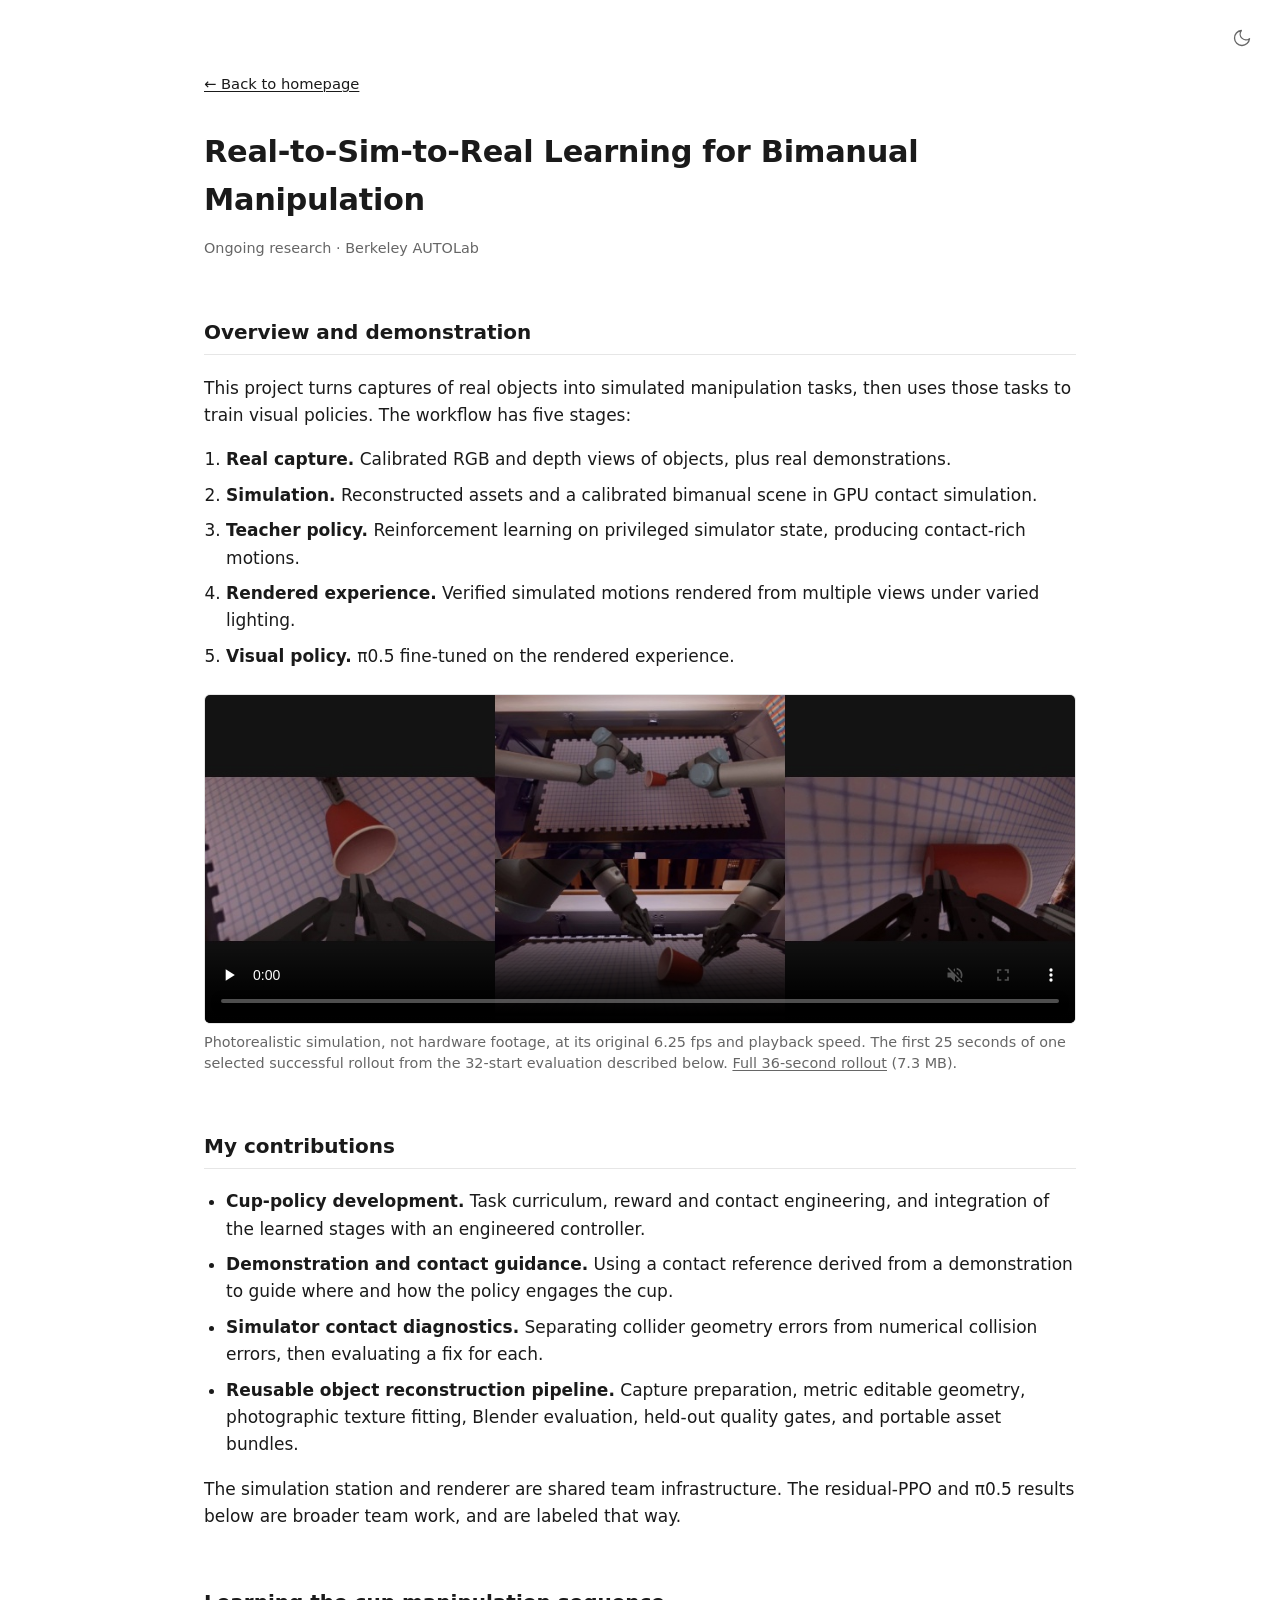
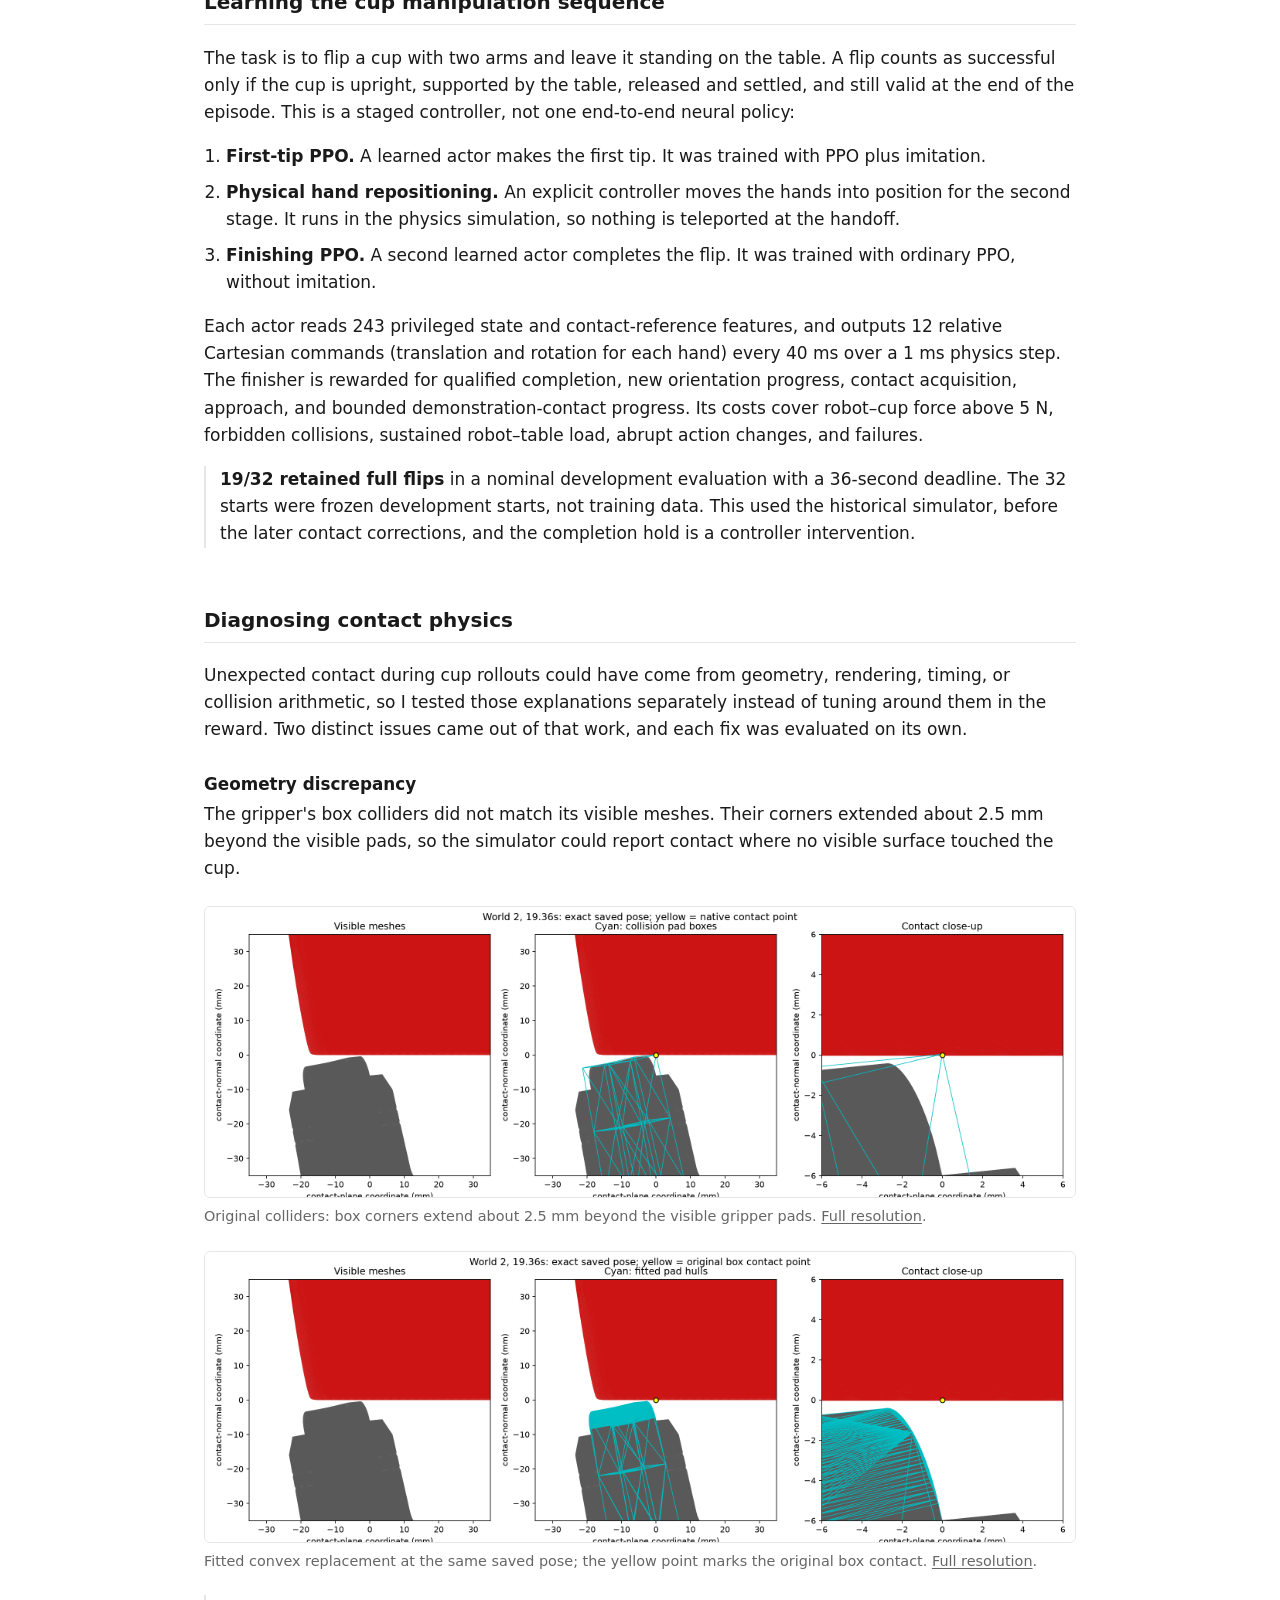
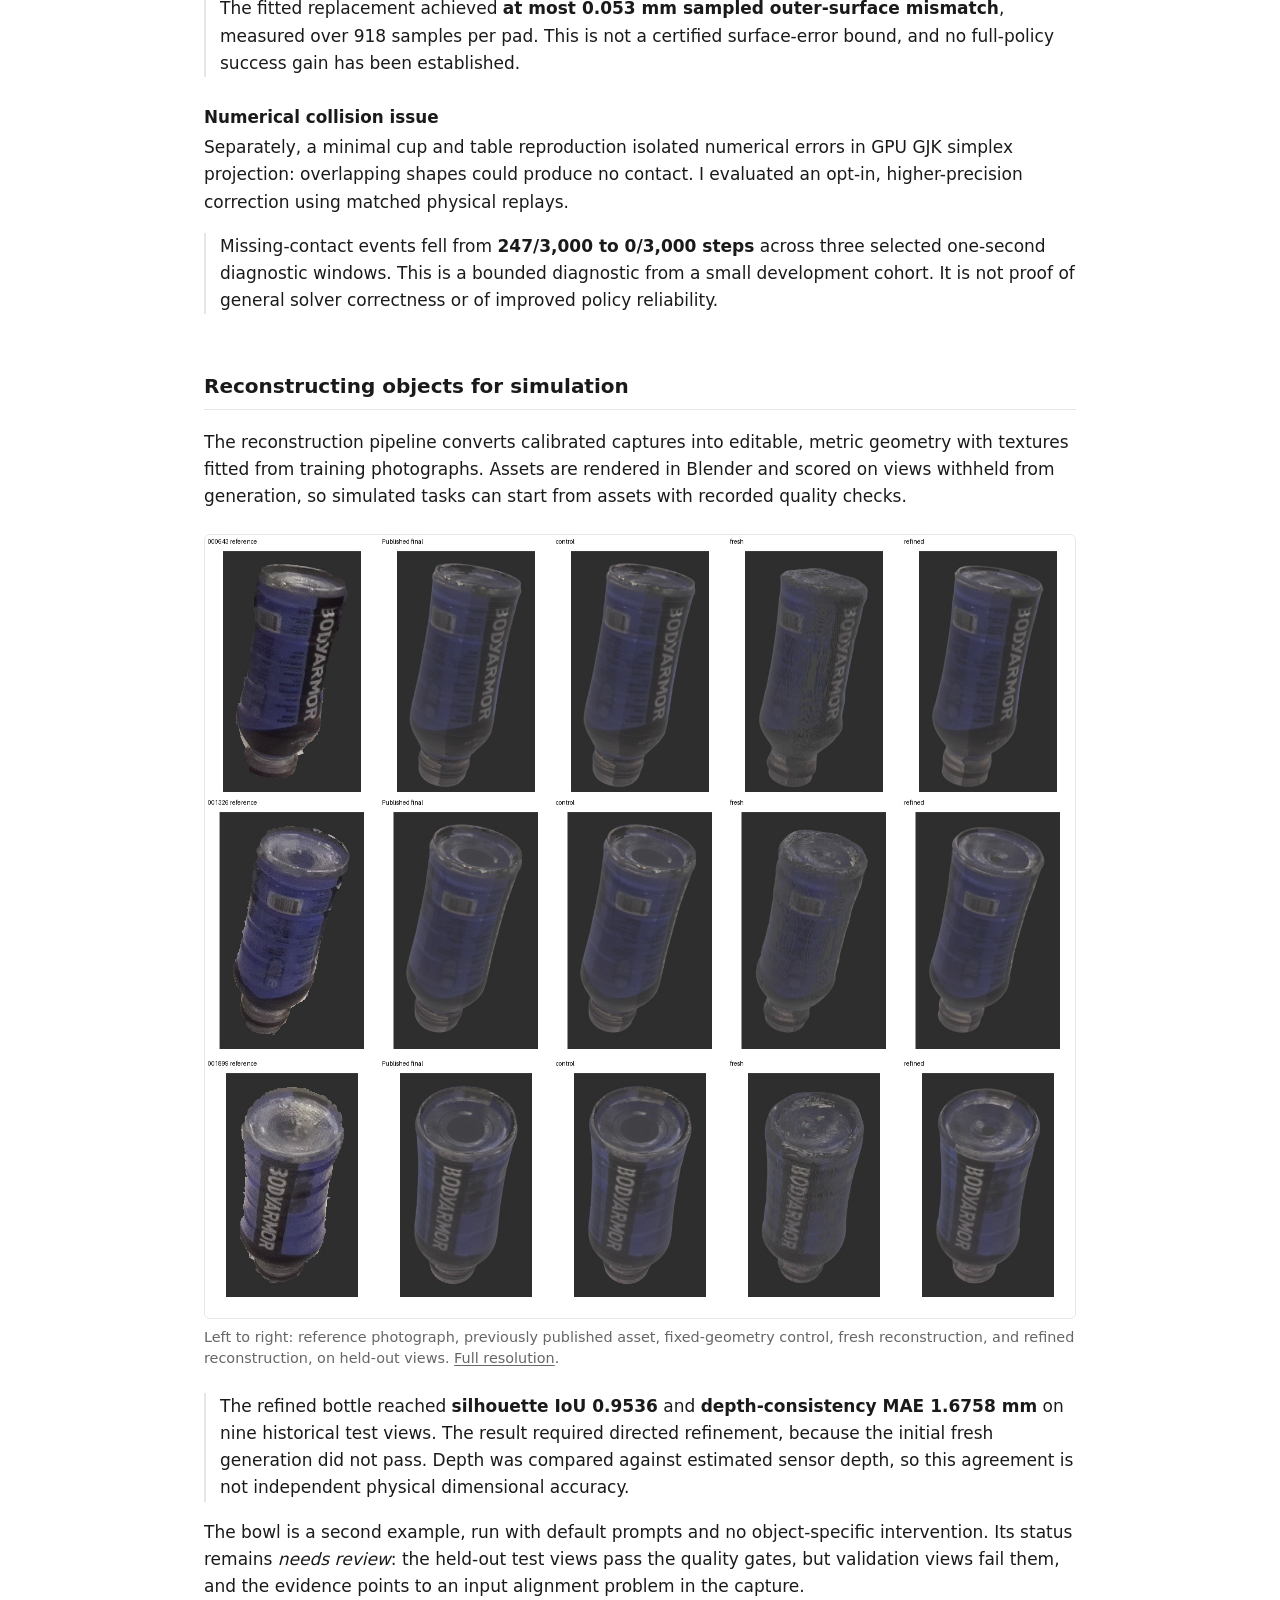
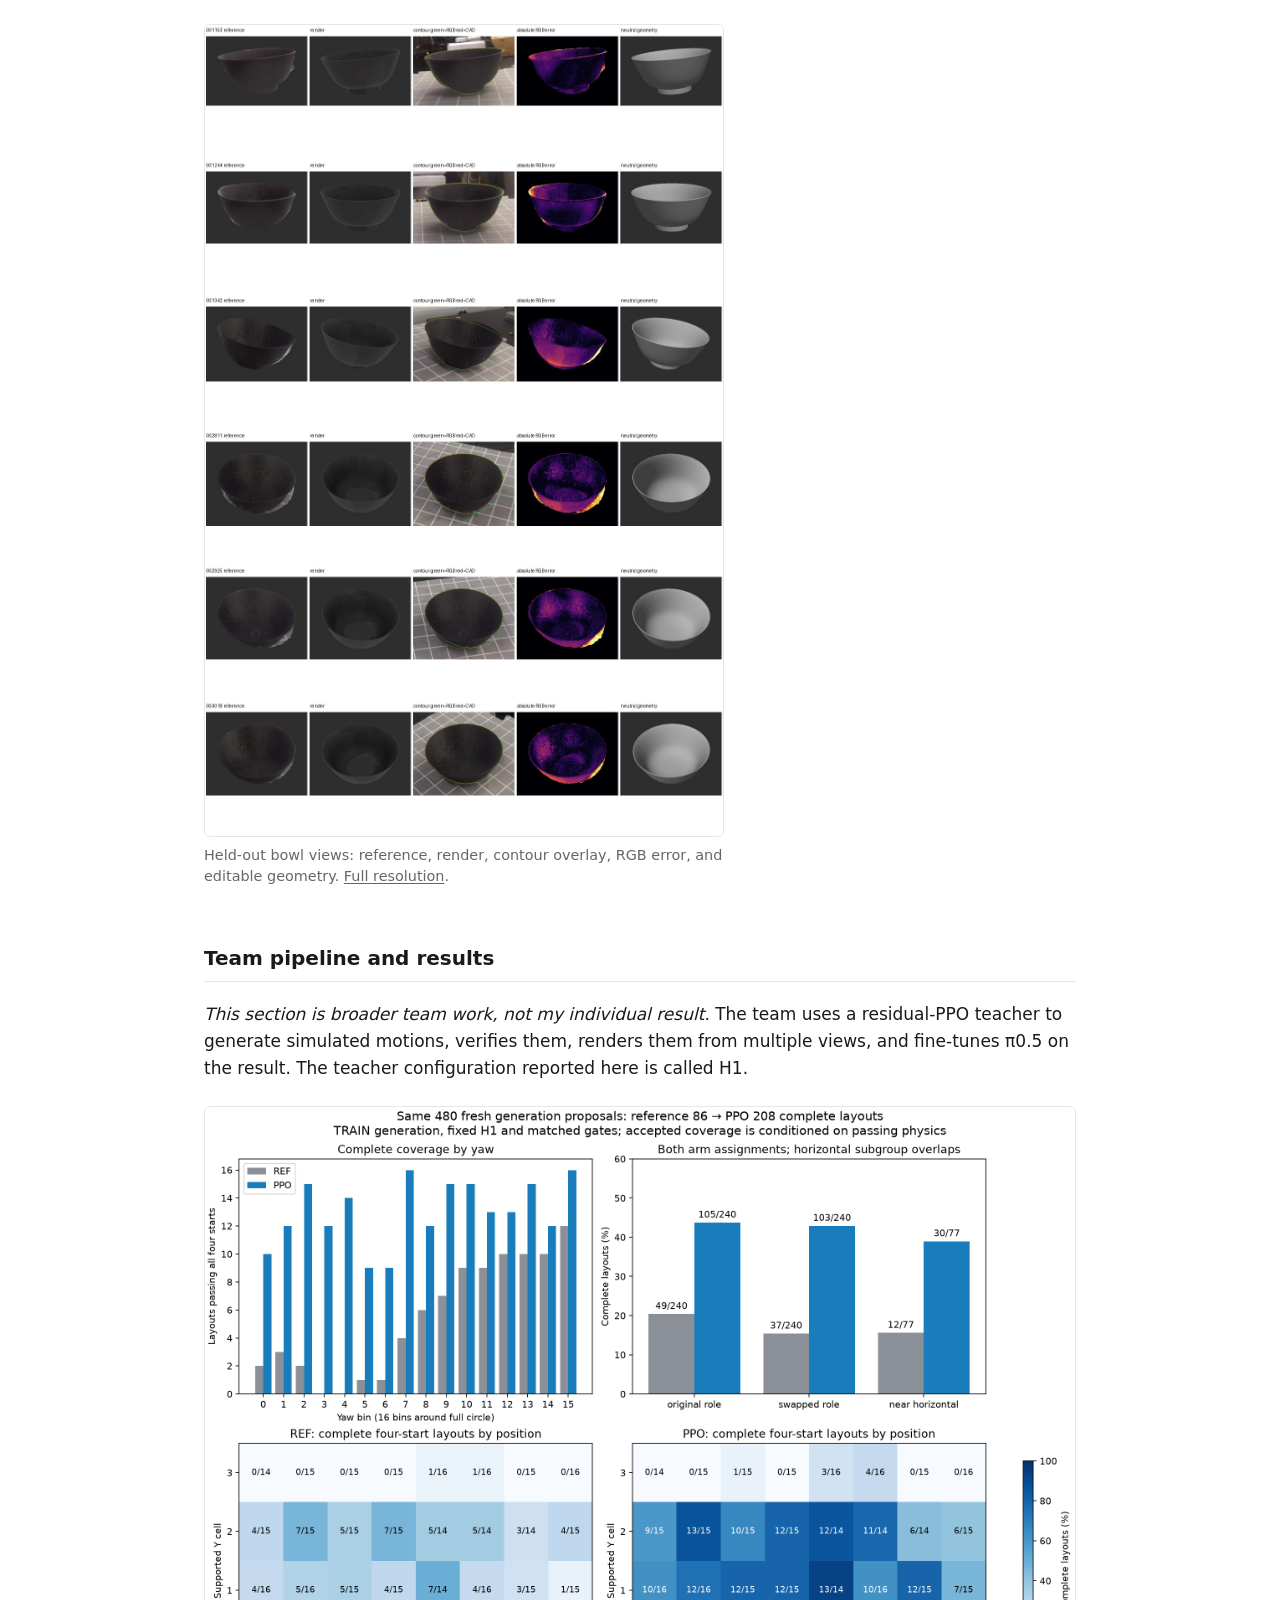
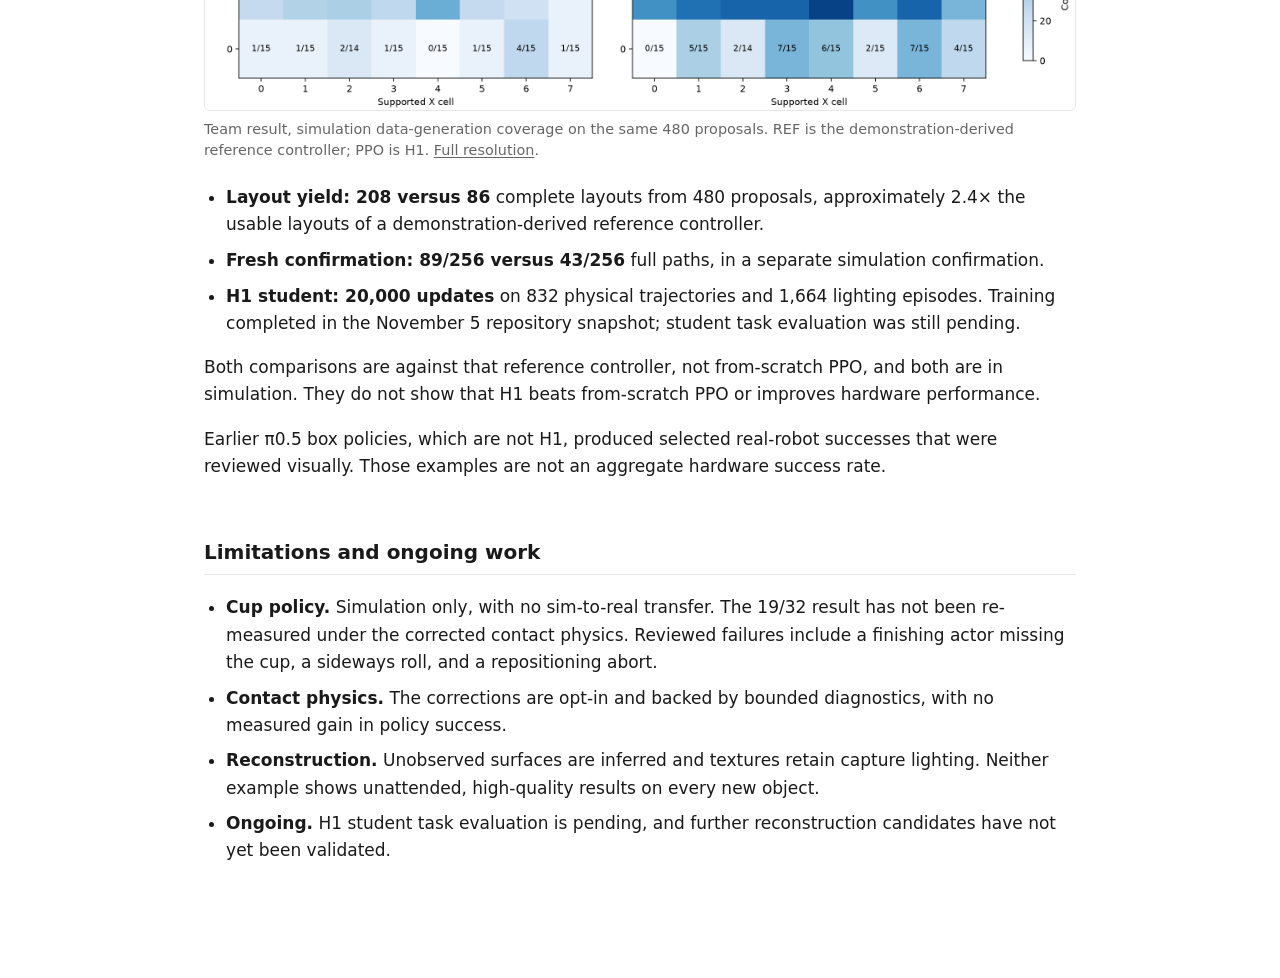
==== research/r2s2r/index.html @ 9f7713ca "Add real-to-sim-to-real research entry and project page Reorder the homepage to Introduction, Resear" ====
<!DOCTYPE html>
<html lang="en">
<head>
  <meta charset="UTF-8">
  <meta name="viewport" content="width=device-width, initial-scale=1.0">
  <title>Real-to-Sim-to-Real Learning for Bimanual Manipulation &middot; Ethan Ransing</title>
  <meta name="description" content="Ethan Ransing's ongoing research at Berkeley AUTOLab: object reconstruction, staged PPO cup manipulation, and contact-physics diagnostics in GPU simulation.">
  <link id="favicon" rel="icon" href="data:image/svg+xml,<svg xmlns=%22http://www.w3.org/2000/svg%22 viewBox=%220 0 100 100%22><text x=%2250%22 y=%2255%22 font-size=%22120%22 text-anchor=%22middle%22 dominant-baseline=%22central%22>🧋</text></svg>">

  <!-- Set theme before paint to avoid a flash -->
  <script>
    function setFavicon(theme) {
      var emoji = '🧋';
      var svg = '<svg xmlns="http://www.w3.org/2000/svg" viewBox="0 0 100 100"><text x="50" y="55" font-size="120" text-anchor="middle" dominant-baseline="central">' + emoji + '</text></svg>';
      document.getElementById('favicon').setAttribute('href', 'data:image/svg+xml,' + encodeURIComponent(svg));
    }
    (function () {
      var t = localStorage.getItem('theme') || 'light';
      document.documentElement.setAttribute('data-theme', t);
      setFavicon(t);
    })();
  </script>

  <link rel="stylesheet" href="../../styles.css">
</head>
<body>
  <button id="theme-toggle" class="theme-toggle" aria-label="Toggle dark mode" title="Toggle dark mode">
    <!-- shown in light mode: click for dark -->
    <svg class="icon-moon" viewBox="0 0 24 24" fill="none" stroke="currentColor" stroke-width="1.6" stroke-linecap="round" stroke-linejoin="round">
      <path d="M21 12.8A9 9 0 1 1 11.2 3a7 7 0 0 0 9.8 9.8z"/>
    </svg>
    <!-- shown in dark mode: click for light -->
    <svg class="icon-sun" viewBox="0 0 24 24" fill="none" stroke="currentColor" stroke-width="1.6" stroke-linecap="round" stroke-linejoin="round">
      <circle cx="12" cy="12" r="4"/>
      <path d="M12 2v2M12 20v2M2 12h2M20 12h2M5 5l1.5 1.5M17.5 17.5L19 19M19 5l-1.5 1.5M6.5 17.5L5 19"/>
    </svg>
  </button>

  <main class="project">
    <p class="back-link"><a href="../../">&larr; Back to homepage</a></p>

    <header class="project-header">
      <h1>Real-to-Sim-to-Real Learning for Bimanual Manipulation</h1>
      <p class="entry-meta">Ongoing research &middot; Berkeley AUTOLab</p>
    </header>

    <section id="demos">
      <h2>Overview and demonstration</h2>
      <p>
        This project turns captures of real objects into simulated manipulation tasks, then uses those
        tasks to train visual policies. The workflow has five stages:
      </p>
      <ol>
        <li><strong>Real capture.</strong> Calibrated RGB and depth views of objects, plus real demonstrations.</li>
        <li><strong>Simulation.</strong> Reconstructed assets and a calibrated bimanual scene in GPU contact simulation.</li>
        <li><strong>Teacher policy.</strong> Reinforcement learning on privileged simulator state, producing contact-rich motions.</li>
        <li><strong>Rendered experience.</strong> Verified simulated motions rendered from multiple views under varied lighting.</li>
        <li><strong>Visual policy.</strong> &pi;0.5 fine-tuned on the rendered experience.</li>
      </ol>

      <figure>
        <video src="../../images/r2s2r-cup.mp4" poster="../../images/r2s2r-cup-poster.jpg"
               controls muted playsinline preload="none"
               aria-label="Photorealistic simulation from four camera views: two robot arms flip a red cup upright on a table, then release it"></video>
        <figcaption>
          Photorealistic simulation, not hardware footage, at its original 6.25 fps and playback speed.
          The first 25 seconds of one selected successful rollout from the 32-start evaluation described below.
          <a href="../../images/r2s2r-cup-full.mp4" target="_blank" rel="noopener">Full 36-second rollout</a> (7.3 MB).
        </figcaption>
      </figure>
    </section>

    <section id="contributions">
      <h2>My contributions</h2>
      <ul>
        <li><strong>Cup-policy development.</strong> Task curriculum, reward and contact engineering, and integration of the learned stages with an engineered controller.</li>
        <li><strong>Demonstration and contact guidance.</strong> Using a contact reference derived from a demonstration to guide where and how the policy engages the cup.</li>
        <li><strong>Simulator contact diagnostics.</strong> Separating collider geometry errors from numerical collision errors, then evaluating a fix for each.</li>
        <li><strong>Reusable object reconstruction pipeline.</strong> Capture preparation, metric editable geometry, photographic texture fitting, Blender evaluation, held-out quality gates, and portable asset bundles.</li>
      </ul>
      <p>
        The simulation station and renderer are shared team infrastructure. The residual-PPO and &pi;0.5
        results below are broader team work, and are labeled that way.
      </p>
    </section>

    <section id="technical-notes">
      <h2>Learning the cup manipulation sequence</h2>
      <p>
        The task is to flip a cup with two arms and leave it standing on the table. A flip counts as
        successful only if the cup is upright, supported by the table, released and settled, and still
        valid at the end of the episode. This is a staged controller, not one end-to-end neural policy:
      </p>
      <ol>
        <li><strong>First-tip PPO.</strong> A learned actor makes the first tip. It was trained with PPO plus imitation.</li>
        <li><strong>Physical hand repositioning.</strong> An explicit controller moves the hands into position for the second stage. It runs in the physics simulation, so nothing is teleported at the handoff.</li>
        <li><strong>Finishing PPO.</strong> A second learned actor completes the flip. It was trained with ordinary PPO, without imitation.</li>
      </ol>
      <p>
        Each actor reads 243 privileged state and contact-reference features, and outputs 12 relative
        Cartesian commands (translation and rotation for each hand) every 40 ms over a 1 ms physics step.
        The finisher is rewarded for qualified completion, new orientation progress, contact acquisition,
        approach, and bounded demonstration-contact progress. Its costs cover robot&ndash;cup force above 5 N,
        forbidden collisions, sustained robot&ndash;table load, abrupt action changes, and failures.
      </p>
      <p class="result">
        <strong>19/32 retained full flips</strong> in a nominal development evaluation with a 36-second
        deadline. The 32 starts were frozen development starts, not training data. This used the historical
        simulator, before the later contact corrections, and the completion hold is a controller intervention.
      </p>
    </section>

    <section id="contact-physics">
      <h2>Diagnosing contact physics</h2>
      <p>
        Unexpected contact during cup rollouts could have come from geometry, rendering, timing, or collision
        arithmetic, so I tested those explanations separately instead of tuning around them in the reward.
        Two distinct issues came out of that work, and each fix was evaluated on its own.
      </p>

      <h3>Geometry discrepancy</h3>
      <p>
        The gripper's box colliders did not match its visible meshes. Their corners extended about 2.5 mm
        beyond the visible pads, so the simulator could report contact where no visible surface touched the cup.
      </p>
      <figure>
        <a href="../../images/r2s2r-contact-original.png" target="_blank" rel="noopener">
          <img src="../../images/r2s2r-contact-original.png" loading="lazy" width="2250" height="750"
               alt="Three plots of a saved pose. The cyan collision boxes extend past the gray gripper pad, and the yellow contact point sits on a box corner above the visible pad, just under the red cup.">
        </a>
        <figcaption>
          Original colliders: box corners extend about 2.5 mm beyond the visible gripper pads.
          <a href="../../images/r2s2r-contact-original.png" target="_blank" rel="noopener">Full resolution</a>.
        </figcaption>
      </figure>
      <figure>
        <a href="../../images/r2s2r-contact-fitted.png" target="_blank" rel="noopener">
          <img src="../../images/r2s2r-contact-fitted.png" loading="lazy" width="2250" height="750"
               alt="The same saved pose with fitted cyan convex hulls that follow the gray pad surface. The yellow point marks the original box contact location, now clear of the fitted geometry.">
        </a>
        <figcaption>
          Fitted convex replacement at the same saved pose; the yellow point marks the original box contact.
          <a href="../../images/r2s2r-contact-fitted.png" target="_blank" rel="noopener">Full resolution</a>.
        </figcaption>
      </figure>
      <p class="result">
        The fitted replacement achieved <strong>at most 0.053 mm sampled outer-surface mismatch</strong>,
        measured over 918 samples per pad. This is not a certified surface-error bound, and no full-policy
        success gain has been established.
      </p>

      <h3>Numerical collision issue</h3>
      <p>
        Separately, a minimal cup and table reproduction isolated numerical errors in GPU GJK simplex
        projection: overlapping shapes could produce no contact. I evaluated an opt-in, higher-precision
        correction using matched physical replays.
      </p>
      <p class="result">
        Missing-contact events fell from <strong>247/3,000 to 0/3,000 steps</strong> across three selected
        one-second diagnostic windows. This is a bounded diagnostic from a small development cohort. It is not
        proof of general solver correctness or of improved policy reliability.
      </p>
    </section>

    <section id="reconstruction">
      <h2>Reconstructing objects for simulation</h2>
      <p>
        The reconstruction pipeline converts calibrated captures into editable, metric geometry with textures
        fitted from training photographs. Assets are rendered in Blender and scored on views withheld from
        generation, so simulated tasks can start from assets with recorded quality checks.
      </p>
      <figure>
        <a href="../../images/r2s2r-bottle.jpg" target="_blank" rel="noopener">
          <img src="../../images/r2s2r-bottle.jpg" loading="lazy" width="1500" height="1350"
               alt="Three rows of bottle views in five columns: reference photograph, published final asset, fixed-geometry control, fresh reconstruction with visible surface artifacts, and refined reconstruction with those artifacts removed.">
        </a>
        <figcaption>
          Left to right: reference photograph, previously published asset, fixed-geometry control, fresh
          reconstruction, and refined reconstruction, on held-out views.
          <a href="../../images/r2s2r-bottle.jpg" target="_blank" rel="noopener">Full resolution</a>.
        </figcaption>
      </figure>
      <p class="result">
        The refined bottle reached <strong>silhouette IoU 0.9536</strong> and
        <strong>depth-consistency MAE 1.6758 mm</strong> on nine historical test views. The result required
        directed refinement, because the initial fresh generation did not pass. Depth was compared against
        estimated sensor depth, so this agreement is not independent physical dimensional accuracy.
      </p>
      <p>
        The bowl is a second example, run with default prompts and no object-specific intervention. Its
        status remains <em>needs review</em>: the held-out test views pass the quality gates, but validation
        views fail them, and the evidence points to an input alignment problem in the capture.
      </p>
      <figure class="figure-narrow">
        <a href="../../images/r2s2r-bowl.jpg" target="_blank" rel="noopener">
          <img src="../../images/r2s2r-bowl.jpg" loading="lazy" width="1150" height="1800"
               alt="Six rows of bowl views in five columns: reference, render, contour overlay on the photograph, absolute RGB error heat map, and neutral gray geometry.">
        </a>
        <figcaption>
          Held-out bowl views: reference, render, contour overlay, RGB error, and editable geometry.
          <a href="../../images/r2s2r-bowl.jpg" target="_blank" rel="noopener">Full resolution</a>.
        </figcaption>
      </figure>
    </section>

    <section id="team-pipeline">
      <h2>Team pipeline and results</h2>
      <p>
        <em>This section is broader team work, not my individual result.</em> The team uses a residual-PPO
        teacher to generate simulated motions, verifies them, renders them from multiple views, and fine-tunes
        &pi;0.5 on the result. The teacher configuration reported here is called H1.
      </p>
      <figure>
        <a href="../../images/r2s2r-h1-coverage.png" target="_blank" rel="noopener">
          <img src="../../images/r2s2r-h1-coverage.png" loading="lazy" width="2080" height="1440"
               alt="Team coverage charts comparing the reference controller with H1 by yaw, arm role, and table position. H1, labeled PPO, completes 208 layouts and the reference completes 86, from the same 480 proposals.">
        </a>
        <figcaption>
          Team result, simulation data-generation coverage on the same 480 proposals. REF is the
          demonstration-derived reference controller; PPO is H1.
          <a href="../../images/r2s2r-h1-coverage.png" target="_blank" rel="noopener">Full resolution</a>.
        </figcaption>
      </figure>
      <ul>
        <li><strong>Layout yield: 208 versus 86</strong> complete layouts from 480 proposals, approximately 2.4&times; the usable layouts of a demonstration-derived reference controller.</li>
        <li><strong>Fresh confirmation: 89/256 versus 43/256</strong> full paths, in a separate simulation confirmation.</li>
        <li><strong>H1 student: 20,000 updates</strong> on 832 physical trajectories and 1,664 lighting episodes. Training completed in the November 5 repository snapshot; student task evaluation was still pending.</li>
      </ul>
      <p>
        Both comparisons are against that reference controller, not from-scratch PPO, and both are in
        simulation. They do not show that H1 beats from-scratch PPO or improves hardware performance.
      </p>
      <p>
        Earlier &pi;0.5 box policies, which are not H1, produced selected real-robot successes that were
        reviewed visually. Those examples are not an aggregate hardware success rate.
      </p>
    </section>

    <section id="limitations">
      <h2>Limitations and ongoing work</h2>
      <ul>
        <li><strong>Cup policy.</strong> Simulation only, with no sim-to-real transfer. The 19/32 result has not been re-measured under the corrected contact physics. Reviewed failures include a finishing actor missing the cup, a sideways roll, and a repositioning abort.</li>
        <li><strong>Contact physics.</strong> The corrections are opt-in and backed by bounded diagnostics, with no measured gain in policy success.</li>
        <li><strong>Reconstruction.</strong> Unobserved surfaces are inferred and textures retain capture lighting. Neither example shows unattended, high-quality results on every new object.</li>
        <li><strong>Ongoing.</strong> H1 student task evaluation is pending, and further reconstruction candidates have not yet been validated.</li>
      </ul>
    </section>
  </main>

  <script>
    // Pause the demonstration when it leaves the viewport.
    var demoObserver = new IntersectionObserver(function (entries) {
      entries.forEach(function (e) {
        if (!e.isIntersecting) e.target.pause();
      });
    });
    document.querySelectorAll('video').forEach(function (v) { demoObserver.observe(v); });

    // Dark-mode toggle
    document.getElementById('theme-toggle').addEventListener('click', function () {
      var root = document.documentElement;
      var next = root.getAttribute('data-theme') === 'dark' ? 'light' : 'dark';
      root.setAttribute('data-theme', next);
      localStorage.setItem('theme', next);
      setFavicon(next);
    });

    /* ===== Analytics (GoatCounter): same setup as the homepage ===== */
    var GC_CODE = 'ethanransing';   // GoatCounter site code
    if (GC_CODE) {
      var gc = document.createElement('script');
      gc.async = true;
      gc.src = '//gc.zgo.at/count.js';
      gc.setAttribute('data-goatcounter', 'https://' + GC_CODE + '.goatcounter.com/count');
      document.head.appendChild(gc);

      document.addEventListener('click', function (e) {
        if (!(window.goatcounter && window.goatcounter.count)) return;
        var a = e.target.closest ? e.target.closest('a[href]') : null;
        var main = document.querySelector('main');
        if (!a || !main || !main.contains(a)) return;
        var label = (a.textContent || '').trim().replace(/\s+/g, ' ');
        window.goatcounter.count({ path: 'click: r2s2r – ' + label, event: true });
      });
    }
  </script>
</body>
</html>
---- styles.css ----
/* ===== Base ===== */
:root {
  --text: #1a1a1a;
  --muted: #666;
  --link: #1a1a1a;
  --border: #e6e6e6;
  --bg: #ffffff;
  --surface: #f2f2f2;
  --code-bg: #f4f4f4;
  --maxw: 920px;
  color-scheme: light;
}

:root[data-theme="dark"] {
  --text: #ececec;
  --muted: #9b9b9b;
  --link: #ececec;
  --border: #2a2a2a;
  --bg: #101010;
  --surface: #1b1b1b;
  --code-bg: #1e1e1e;
  color-scheme: dark;
}

* { box-sizing: border-box; }

html { -webkit-text-size-adjust: 100%; }

body {
  margin: 0;
  font-family: -apple-system, system-ui, BlinkMacSystemFont, "Segoe UI",
    Roboto, "Helvetica Neue", Helvetica, Arial, sans-serif;
  font-size: 17px;
  line-height: 1.6;
  color: var(--text);
  background: var(--bg);
}

main {
  max-width: var(--maxw);
  margin: 0 auto;
  padding: 72px 24px 96px;
}

p { margin: 0 0 1em; }

a {
  color: var(--link);
  text-decoration: underline;
  text-underline-offset: 2px;
  text-decoration-thickness: 1px;
}
a:hover { color: var(--muted); }

/* ===== Headings ===== */
h1 {
  font-size: 1.9rem;
  font-weight: 700;
  margin: 0 0 0.4em;
  letter-spacing: -0.01em;
}

h2 {
  font-size: 1.25rem;
  font-weight: 600;
  margin: 0 0 1.2rem;
  padding-bottom: 0.4rem;
  border-bottom: 1px solid var(--border);
}

h3 {
  font-size: 1.05rem;
  font-weight: 600;
  margin: 0 0 0.2em;
}

section { margin-top: 56px; }

/* ===== Intro ===== */
.intro {
  display: flex;
  gap: 28px;
  align-items: center;
  justify-content: space-between;
}

.avatar {
  width: 116px;
  height: 116px;
  border-radius: 6px;
  object-fit: cover;
  flex-shrink: 0;
  background: var(--surface);
}

.intro-text { min-width: 0; }

.links {
  display: flex;
  flex-wrap: wrap;
  gap: 18px;
  margin-top: 10px;
}

.links a {
  display: inline-flex;
  padding: 4px;
  margin: -4px;   /* larger tap target without shifting the layout */
  transition: color 0.12s ease;
}

.links svg {
  display: block;
  width: 26px;
  height: 26px;
}

.visually-hidden {
  position: absolute;
  width: 1px;
  height: 1px;
  overflow: hidden;
  clip-path: inset(50%);
  white-space: nowrap;
}

/* ===== Entries (experience / projects) ===== */
.entry {
  display: flex;
  gap: 24px;
  align-items: flex-start;
  margin-bottom: 40px;
}

/* ===== Image carousel ===== */
.carousel {
  position: relative;
  width: 480px;
  height: 270px;
  flex-shrink: 0;
  border-radius: 6px;
  overflow: hidden;
  border: 1px solid var(--border);
  background: var(--surface);
}

.carousel-track {
  display: flex;
  height: 100%;
  overflow-x: auto;
  overflow-y: hidden;
  scroll-snap-type: x mandatory;
  scroll-behavior: smooth;
  scrollbar-width: none;          /* Firefox */
  -ms-overflow-style: none;       /* IE/Edge */
}
.carousel-track::-webkit-scrollbar { display: none; }

.carousel-track img,
.carousel-track video {
  flex: 0 0 100%;
  width: 100%;
  height: 100%;
  object-fit: cover;
  scroll-snap-align: center;
  display: block;
}
.carousel-track img.img-left { object-position: left center; }
.carousel-track .media-contain { object-fit: contain; }
.carousel-track .media-zoom-mid { object-fit: contain; transform: scale(1.8); }
/* Slides that wrap their image (full-resolution link, reduced-motion still) */
.carousel-track .carousel-slide {
  flex: 0 0 100%;
  width: 100%;
  height: 100%;
  scroll-snap-align: center;
  display: block;
}
.carousel-track a.carousel-slide { cursor: zoom-in; }

.carousel-nav {
  position: absolute;
  top: 50%;
  transform: translateY(-50%);
  width: 30px;
  height: 40px;
  border: none;
  border-radius: 5px;
  background: rgba(20, 20, 20, 0.32);
  color: #fff;
  font-size: 18px;
  line-height: 1;
  cursor: pointer;
  display: flex;
  align-items: center;
  justify-content: center;
  padding: 0 0 2px;
  opacity: 0;
  transition: opacity 0.12s ease;
}
.carousel:hover .carousel-nav,
.carousel:focus-within .carousel-nav { opacity: 1; }
.carousel-nav:hover { background: rgba(20, 20, 20, 0.5); }
.carousel-nav.prev { left: 8px; }
.carousel-nav.next { right: 8px; }
.carousel-nav[hidden] { display: none; }
.carousel-nav:focus-visible { outline: 2px solid #fff; outline-offset: -3px; }

/* Touch devices: no hover, so keep arrows visible at a tappable size */
@media (hover: none) {
  .carousel-nav {
    width: 44px;
    height: 44px;
    opacity: 1;
    background: rgba(20, 20, 20, 0.55);
  }
}

@media (prefers-reduced-motion: reduce) {
  .carousel-track { scroll-behavior: auto; }
  .carousel-track .media-zoom-mid { transform: none; }
}

.carousel-caption {
  color: var(--muted);
  font-size: 0.9rem;
  line-height: 1.45;
  margin: 0;
}

.entry-body { min-width: 0; }

/* Stacked layout: visuals are the focal point — full-width media, text below */
.stacked .entry {
  flex-direction: column;
  gap: 16px;
}
.stacked .carousel {
  width: 100%;
  height: auto;
  aspect-ratio: 16 / 9;
}

.entry-title { margin-bottom: 0.15em; }

.entry-meta {
  color: var(--muted);
  font-size: 0.9rem;
  margin: 0 0 0.6em;
}

.entry-authors {
  font-size: 0.95rem;
  line-height: 1.5;
  margin: 0.35em 0 0;
}

.entry-description {
  font-size: 0.95rem;
  line-height: 1.5;
  margin: 0.35em 0 0;
}

.entry-links {
  display: flex;
  flex-wrap: wrap;
  gap: 16px;
  font-size: 0.92rem;
  margin: 0.4em 0 0;
}

/* ===== Project detail page ===== */
.back-link { font-size: 0.92rem; margin-bottom: 32px; }

.project-header .entry-meta { margin-bottom: 0; }

.project h3 { margin-top: 1.6em; }

.project ul,
.project ol { margin: 0 0 1em; padding-left: 1.3em; }
.project li { margin-bottom: 0.5em; }

.project figure { margin: 1.4em 0; }
.project figure img,
.project figure video {
  display: block;
  width: 100%;
  height: auto;
  border: 1px solid var(--border);
  border-radius: 6px;
  background: var(--surface);
}
.project figure.figure-narrow { max-width: 520px; }
.project figure a:has(img) { cursor: zoom-in; }
.project figcaption {
  color: var(--muted);
  font-size: 0.9rem;
  line-height: 1.45;
  margin-top: 8px;
}
.project figcaption a { color: inherit; }

.result {
  border-left: 2px solid var(--border);
  padding-left: 14px;
}

code {
  font-family: ui-monospace, SFMono-Regular, Menlo, monospace;
  font-size: 0.88em;
  background: var(--code-bg);
  padding: 1px 4px;
  border-radius: 3px;
}

/* ===== Dark-mode toggle (top-right, scrolls with page) ===== */
.theme-toggle {
  position: absolute;
  top: 22px;
  right: 22px;
  z-index: 10;
  display: inline-flex;
  padding: 6px;
  border: none;
  border-radius: 6px;
  background: none;
  color: var(--muted);
  cursor: pointer;
  line-height: 0;
}
.theme-toggle:hover { color: var(--text); }
.theme-toggle svg { width: 20px; height: 20px; }
.theme-toggle .icon-sun { display: none; }
:root[data-theme="dark"] .theme-toggle .icon-moon { display: none; }
:root[data-theme="dark"] .theme-toggle .icon-sun { display: block; }

/* ===== Mobile ===== */
@media (max-width: 560px) {
  main { padding: 64px 20px 72px; }

  .intro { gap: 20px; }

  .avatar { width: 92px; height: 92px; }

  .entry {
    flex-direction: column;
    gap: 14px;
  }

  .carousel {
    width: 100%;
    height: auto;
    aspect-ratio: 16 / 9;
  }
}
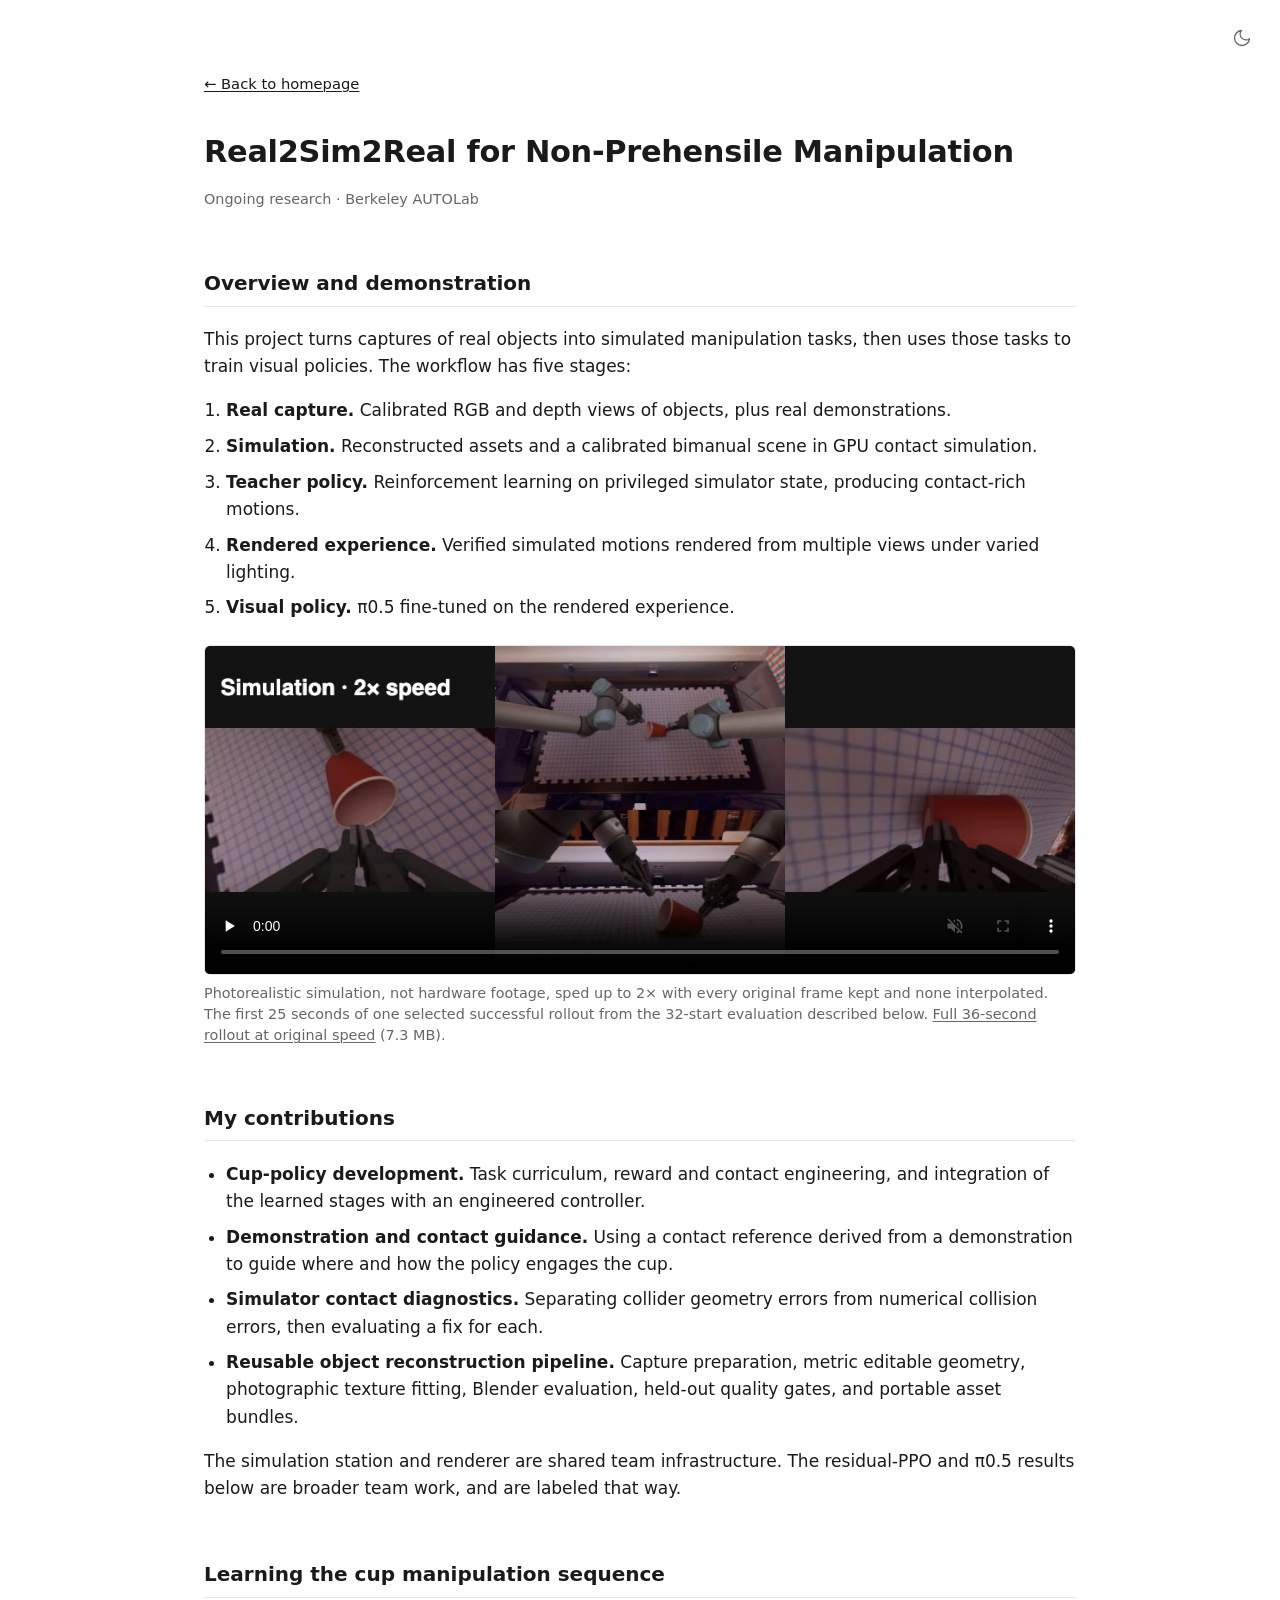
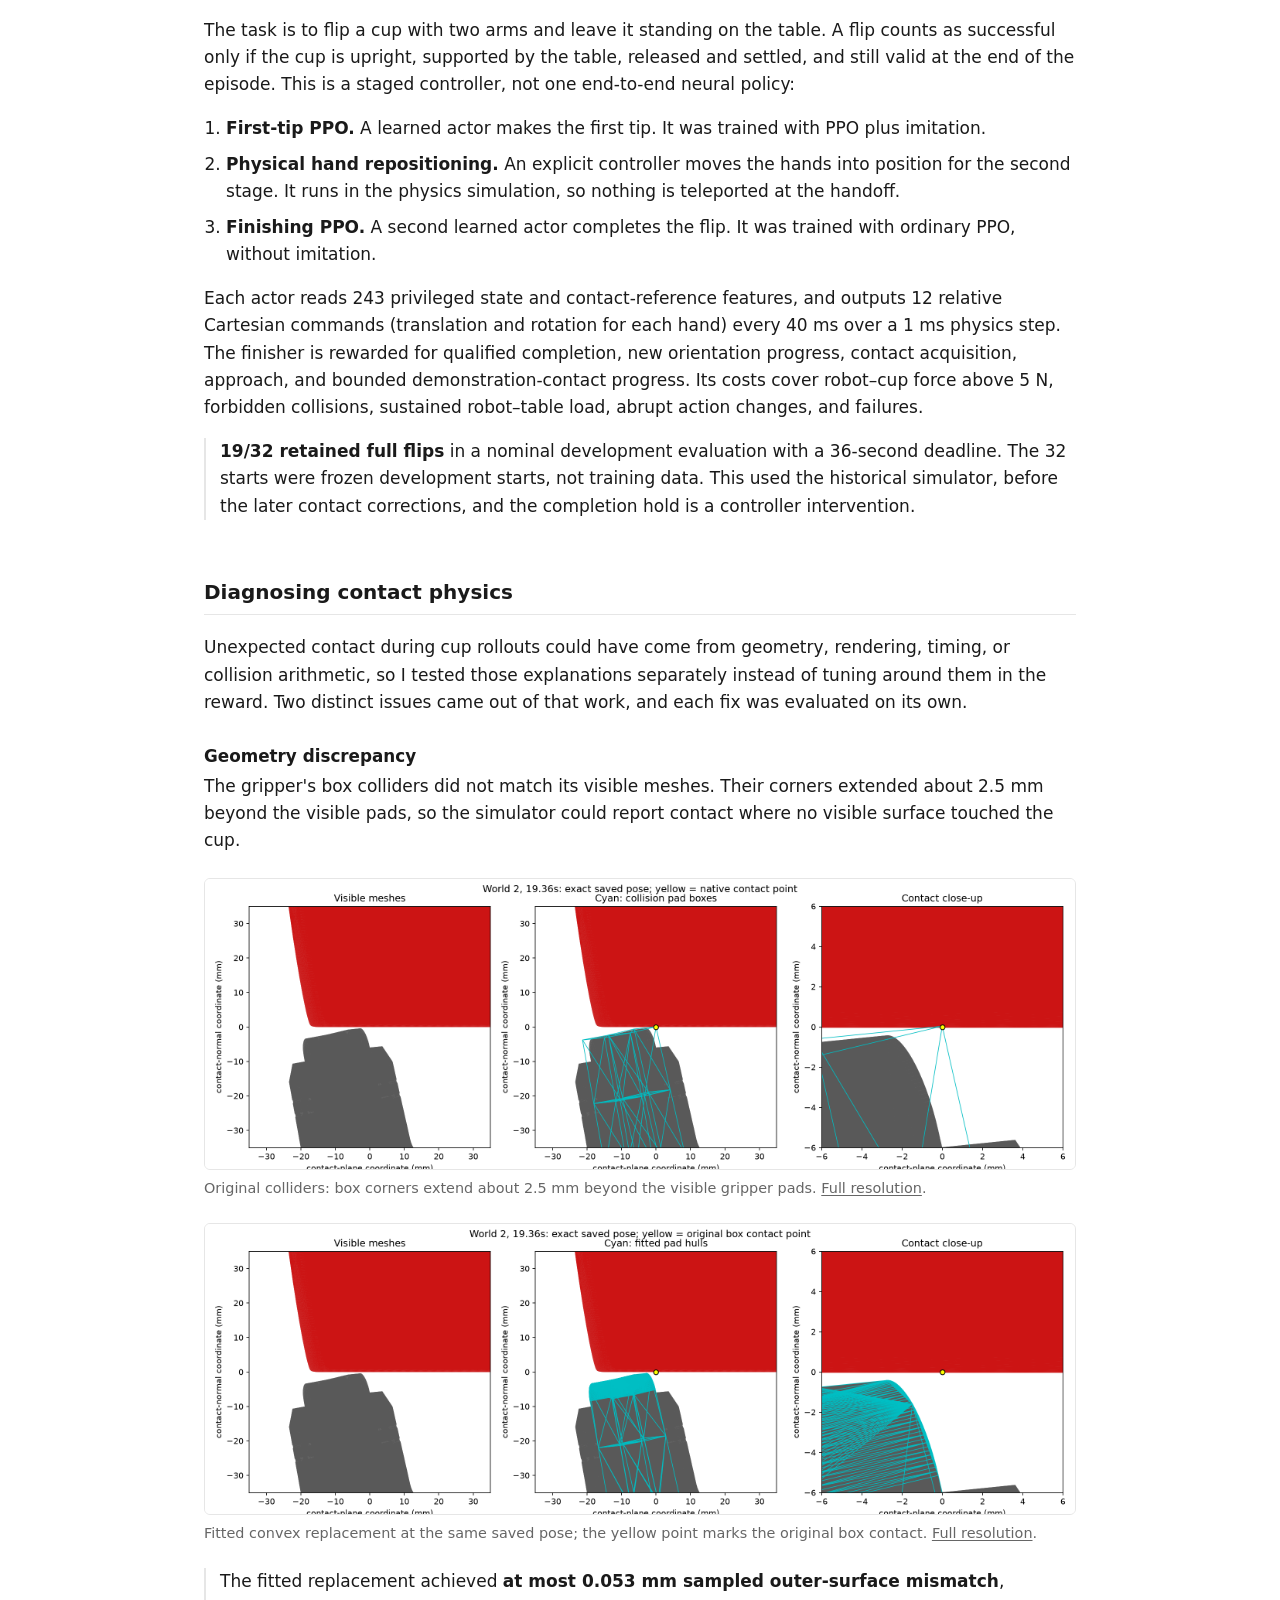
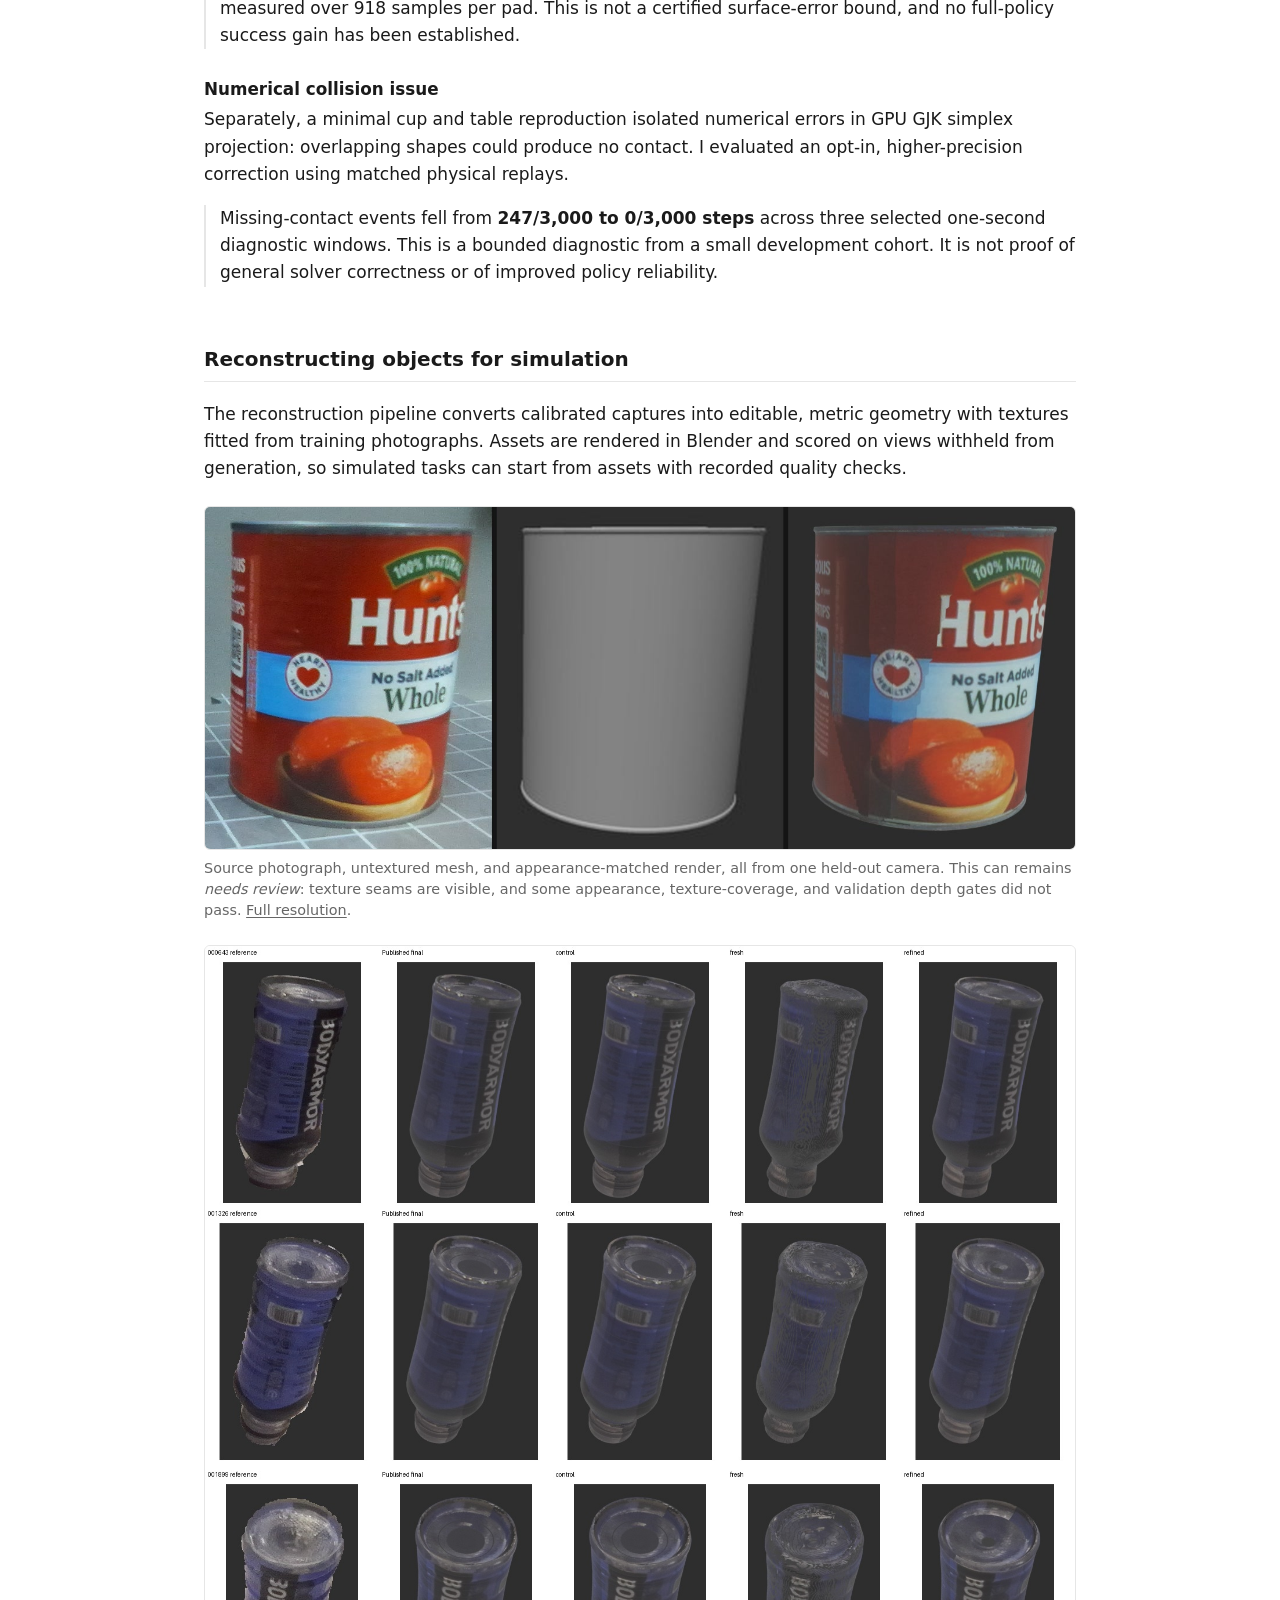
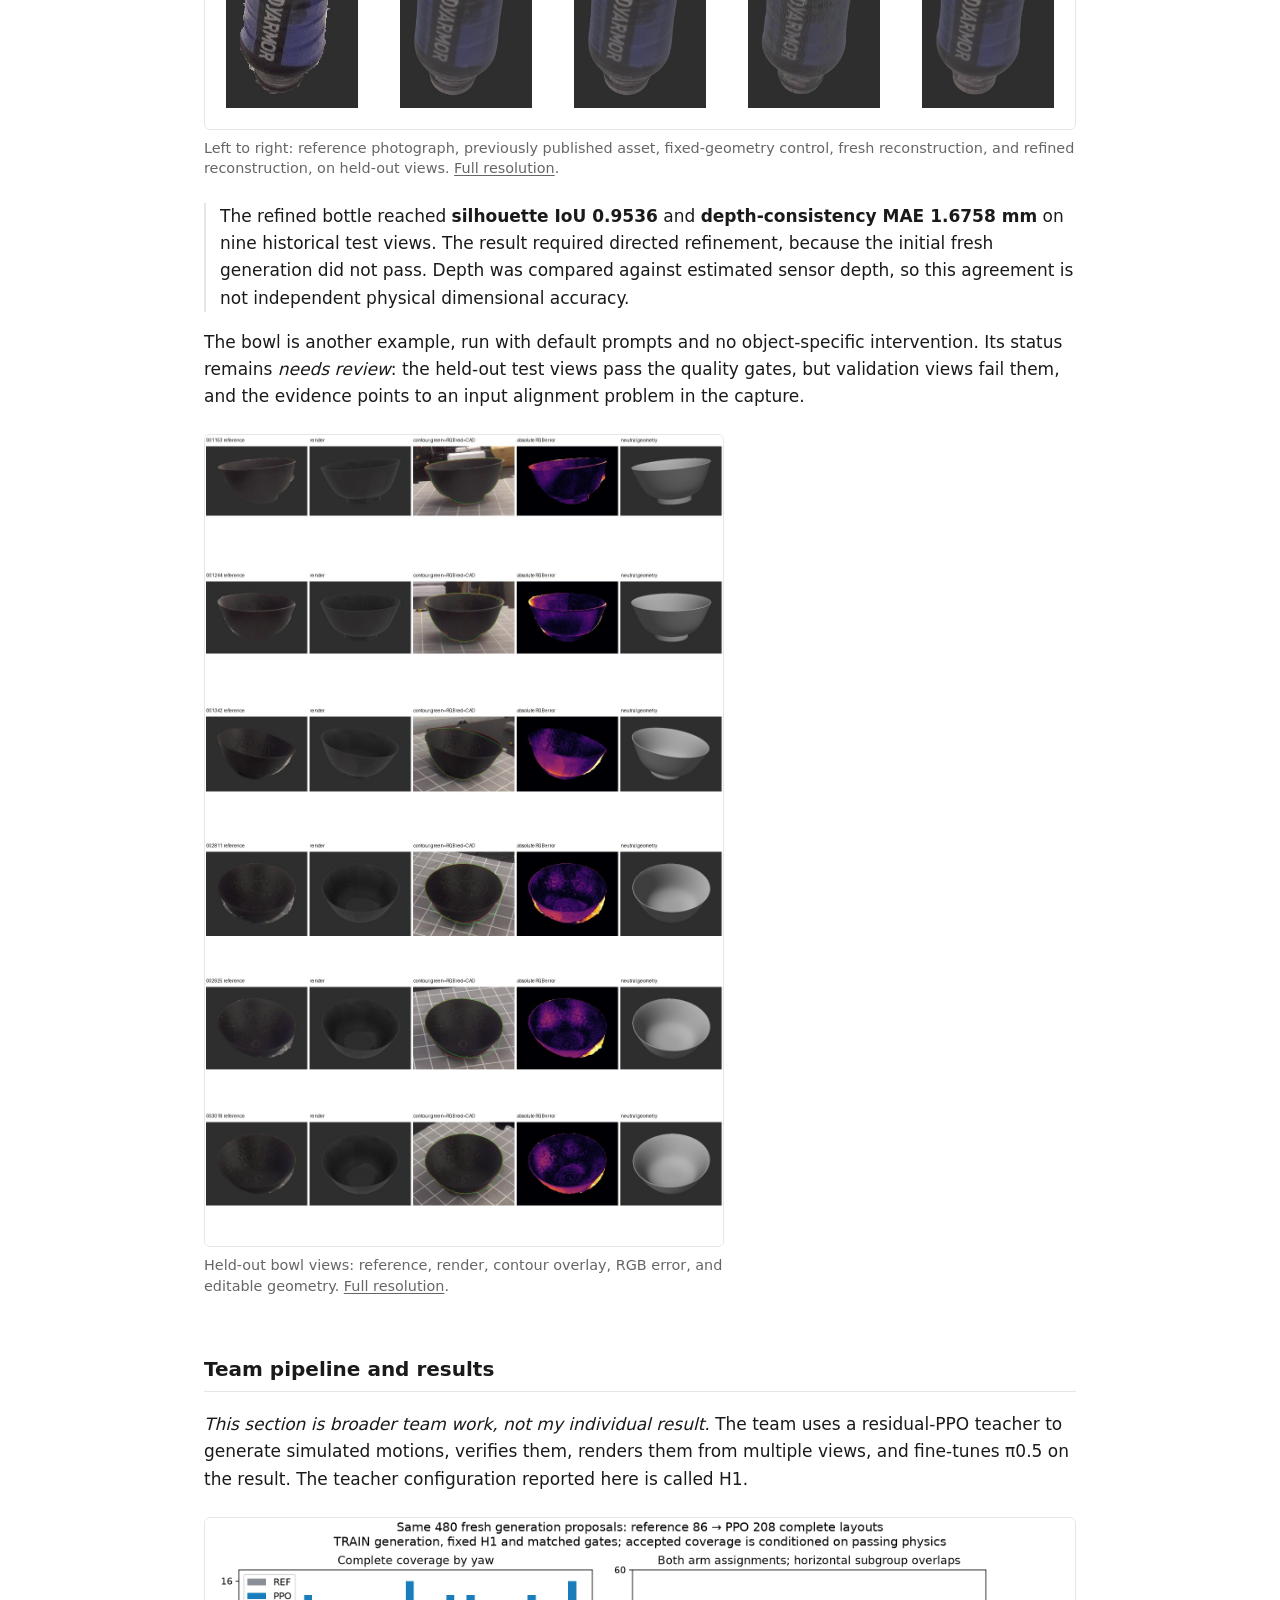
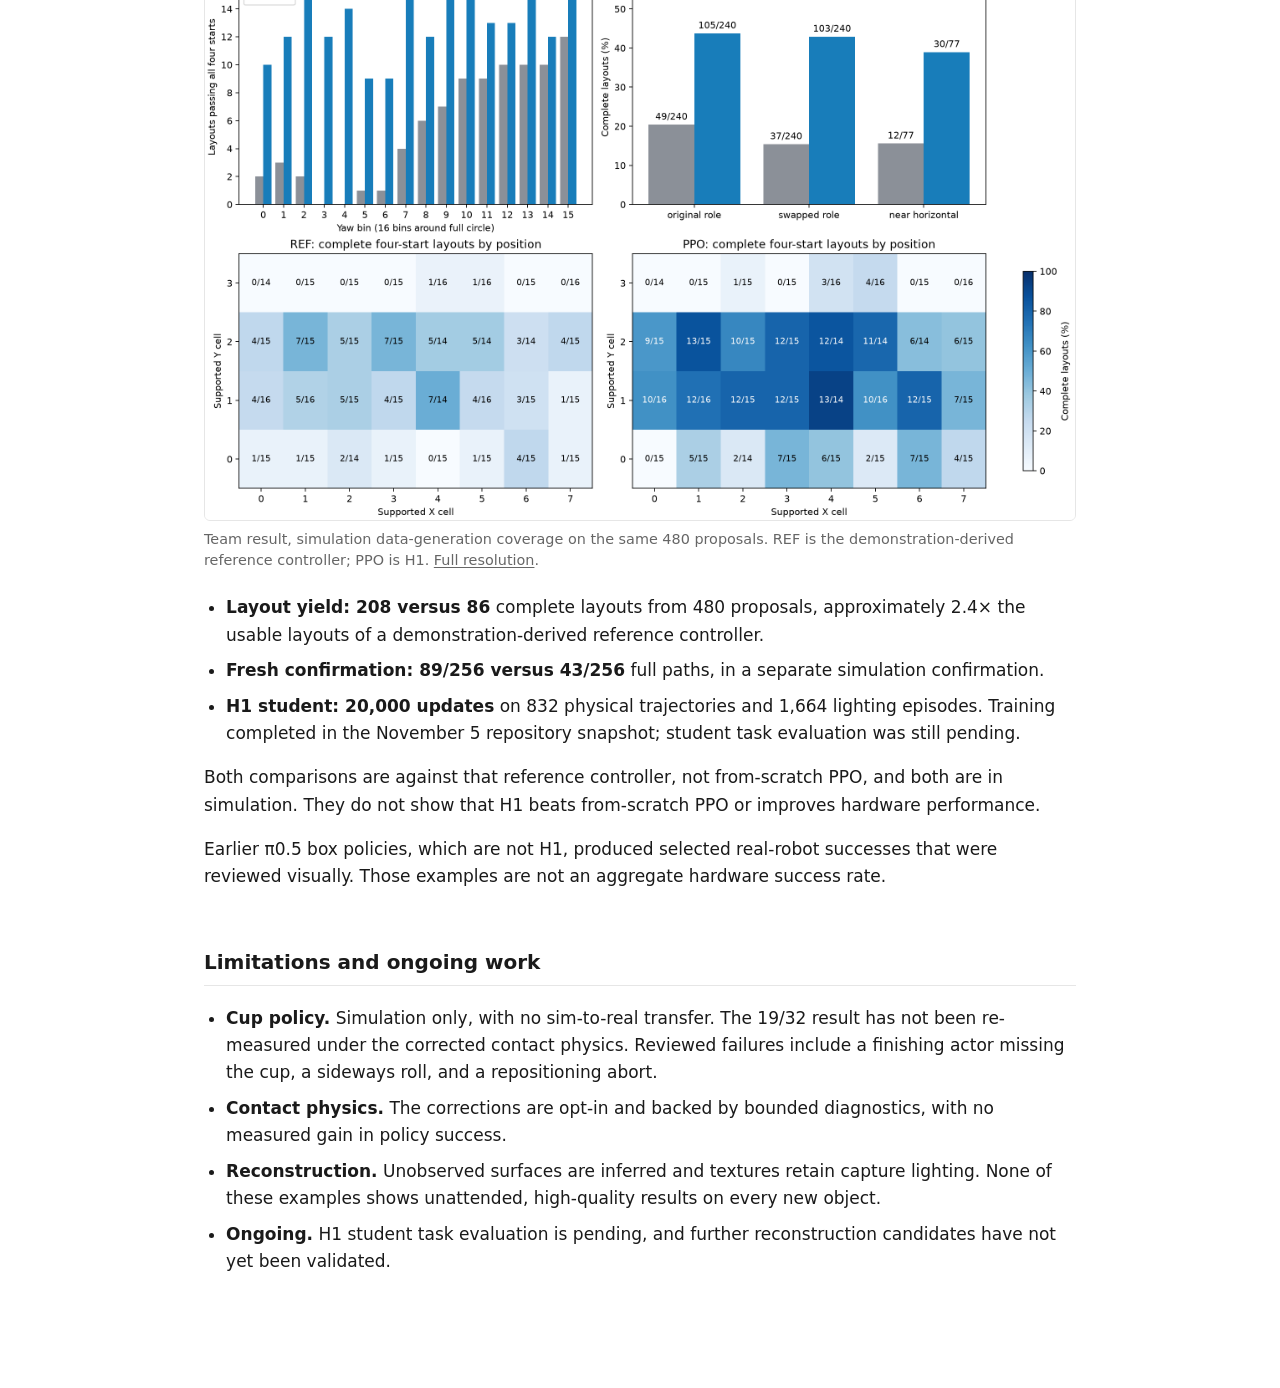
==== commit c66fd5eb: "Retitle research entry and refine its homepage media Rename the project to Real2Sim2Real for Non-Pre" ====
--- a/research/r2s2r/index.html
+++ b/research/r2s2r/index.html
@@ -3,7 +3,7 @@
 <head>
   <meta charset="UTF-8">
   <meta name="viewport" content="width=device-width, initial-scale=1.0">
-  <title>Real-to-Sim-to-Real Learning for Bimanual Manipulation &middot; Ethan Ransing</title>
+  <title>Real2Sim2Real for Non-Prehensile Manipulation &middot; Ethan Ransing</title>
   <meta name="description" content="Ethan Ransing's ongoing research at Berkeley AUTOLab: object reconstruction, staged PPO cup manipulation, and contact-physics diagnostics in GPU simulation.">
   <link id="favicon" rel="icon" href="data:image/svg+xml,<svg xmlns=%22http://www.w3.org/2000/svg%22 viewBox=%220 0 100 100%22><text x=%2250%22 y=%2255%22 font-size=%22120%22 text-anchor=%22middle%22 dominant-baseline=%22central%22>🧋</text></svg>">
 
@@ -40,7 +40,7 @@
     <p class="back-link"><a href="../../">&larr; Back to homepage</a></p>
 
     <header class="project-header">
-      <h1>Real-to-Sim-to-Real Learning for Bimanual Manipulation</h1>
+      <h1>Real2Sim2Real for Non-Prehensile Manipulation</h1>
       <p class="entry-meta">Ongoing research &middot; Berkeley AUTOLab</p>
     </header>
 
@@ -61,11 +61,11 @@
       <figure>
         <video src="../../images/r2s2r-cup.mp4" poster="../../images/r2s2r-cup-poster.jpg"
                controls muted playsinline preload="none"
-               aria-label="Photorealistic simulation from four camera views: two robot arms flip a red cup upright on a table, then release it"></video>
-        <figcaption>
-          Photorealistic simulation, not hardware footage, at its original 6.25 fps and playback speed.
+               aria-label="Photorealistic simulation at 2x speed, from four camera views: two robot arms flip a red cup upright on a table, then release it"></video>
+        <figcaption>
+          Photorealistic simulation, not hardware footage, sped up to 2&times; with every original frame kept and none interpolated.
           The first 25 seconds of one selected successful rollout from the 32-start evaluation described below.
-          <a href="../../images/r2s2r-cup-full.mp4" target="_blank" rel="noopener">Full 36-second rollout</a> (7.3 MB).
+          <a href="../../images/r2s2r-cup-full.mp4" target="_blank" rel="noopener">Full 36-second rollout at original speed</a> (7.3 MB).
         </figcaption>
       </figure>
     </section>
@@ -170,6 +170,18 @@
         generation, so simulated tasks can start from assets with recorded quality checks.
       </p>
       <figure>
+        <a href="../../images/r2s2r-can.jpg" target="_blank" rel="noopener">
+          <img src="../../images/r2s2r-can.jpg" loading="lazy" width="1426" height="560"
+               alt="The same view of a tomato can three ways: source photograph, untextured reconstructed mesh, and appearance-matched render with visible texture seams.">
+        </a>
+        <figcaption>
+          Source photograph, untextured mesh, and appearance-matched render, all from one held-out camera.
+          This can remains <em>needs review</em>: texture seams are visible, and some appearance, texture-coverage,
+          and validation depth gates did not pass.
+          <a href="../../images/r2s2r-can.jpg" target="_blank" rel="noopener">Full resolution</a>.
+        </figcaption>
+      </figure>
+      <figure>
         <a href="../../images/r2s2r-bottle.jpg" target="_blank" rel="noopener">
           <img src="../../images/r2s2r-bottle.jpg" loading="lazy" width="1500" height="1350"
                alt="Three rows of bottle views in five columns: reference photograph, published final asset, fixed-geometry control, fresh reconstruction with visible surface artifacts, and refined reconstruction with those artifacts removed.">
@@ -187,7 +199,7 @@
         estimated sensor depth, so this agreement is not independent physical dimensional accuracy.
       </p>
       <p>
-        The bowl is a second example, run with default prompts and no object-specific intervention. Its
+        The bowl is another example, run with default prompts and no object-specific intervention. Its
         status remains <em>needs review</em>: the held-out test views pass the quality gates, but validation
         views fail them, and the evidence points to an input alignment problem in the capture.
       </p>
@@ -241,7 +253,7 @@
       <ul>
         <li><strong>Cup policy.</strong> Simulation only, with no sim-to-real transfer. The 19/32 result has not been re-measured under the corrected contact physics. Reviewed failures include a finishing actor missing the cup, a sideways roll, and a repositioning abort.</li>
         <li><strong>Contact physics.</strong> The corrections are opt-in and backed by bounded diagnostics, with no measured gain in policy success.</li>
-        <li><strong>Reconstruction.</strong> Unobserved surfaces are inferred and textures retain capture lighting. Neither example shows unattended, high-quality results on every new object.</li>
+        <li><strong>Reconstruction.</strong> Unobserved surfaces are inferred and textures retain capture lighting. None of these examples shows unattended, high-quality results on every new object.</li>
         <li><strong>Ongoing.</strong> H1 student task evaluation is pending, and further reconstruction candidates have not yet been validated.</li>
       </ul>
     </section>
--- a/styles.css
+++ b/styles.css
@@ -219,13 +219,6 @@
 @media (prefers-reduced-motion: reduce) {
   .carousel-track { scroll-behavior: auto; }
   .carousel-track .media-zoom-mid { transform: none; }
-}
-
-.carousel-caption {
-  color: var(--muted);
-  font-size: 0.9rem;
-  line-height: 1.45;
-  margin: 0;
 }
 
 .entry-body { min-width: 0; }
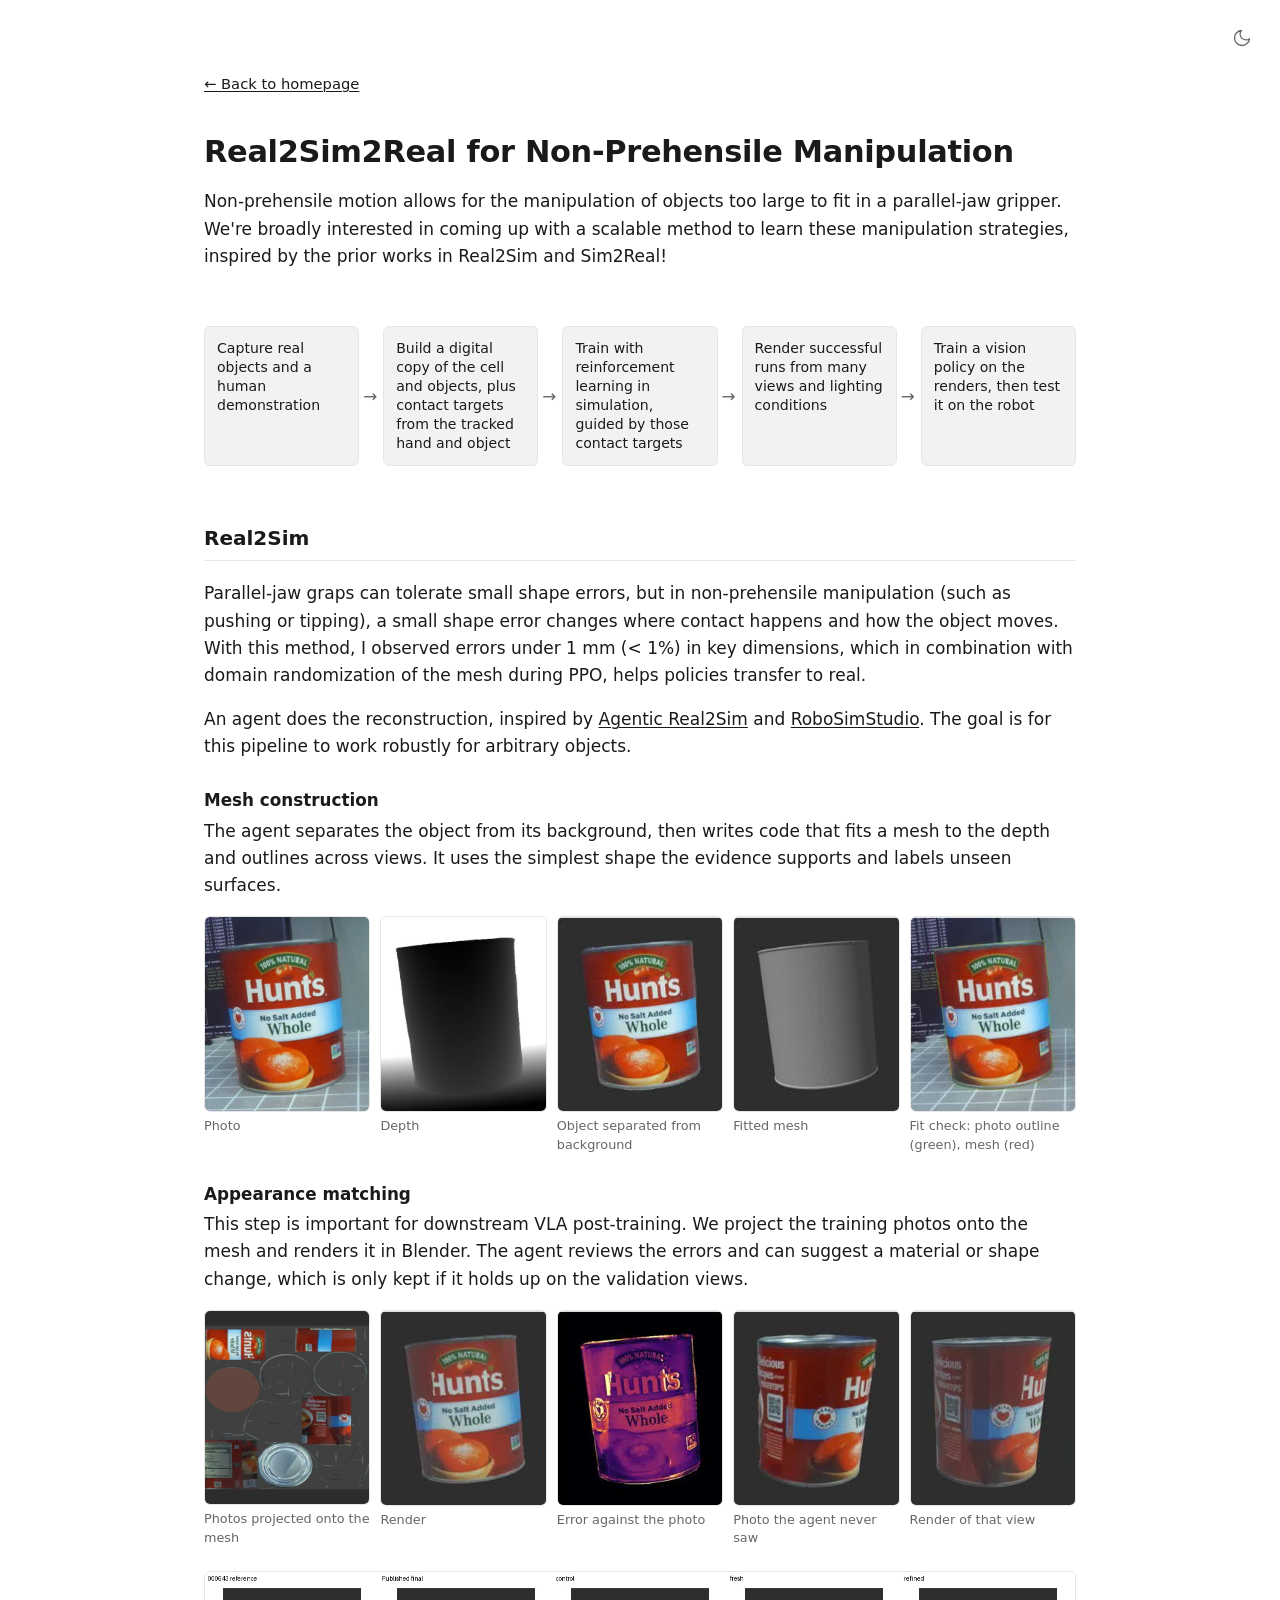
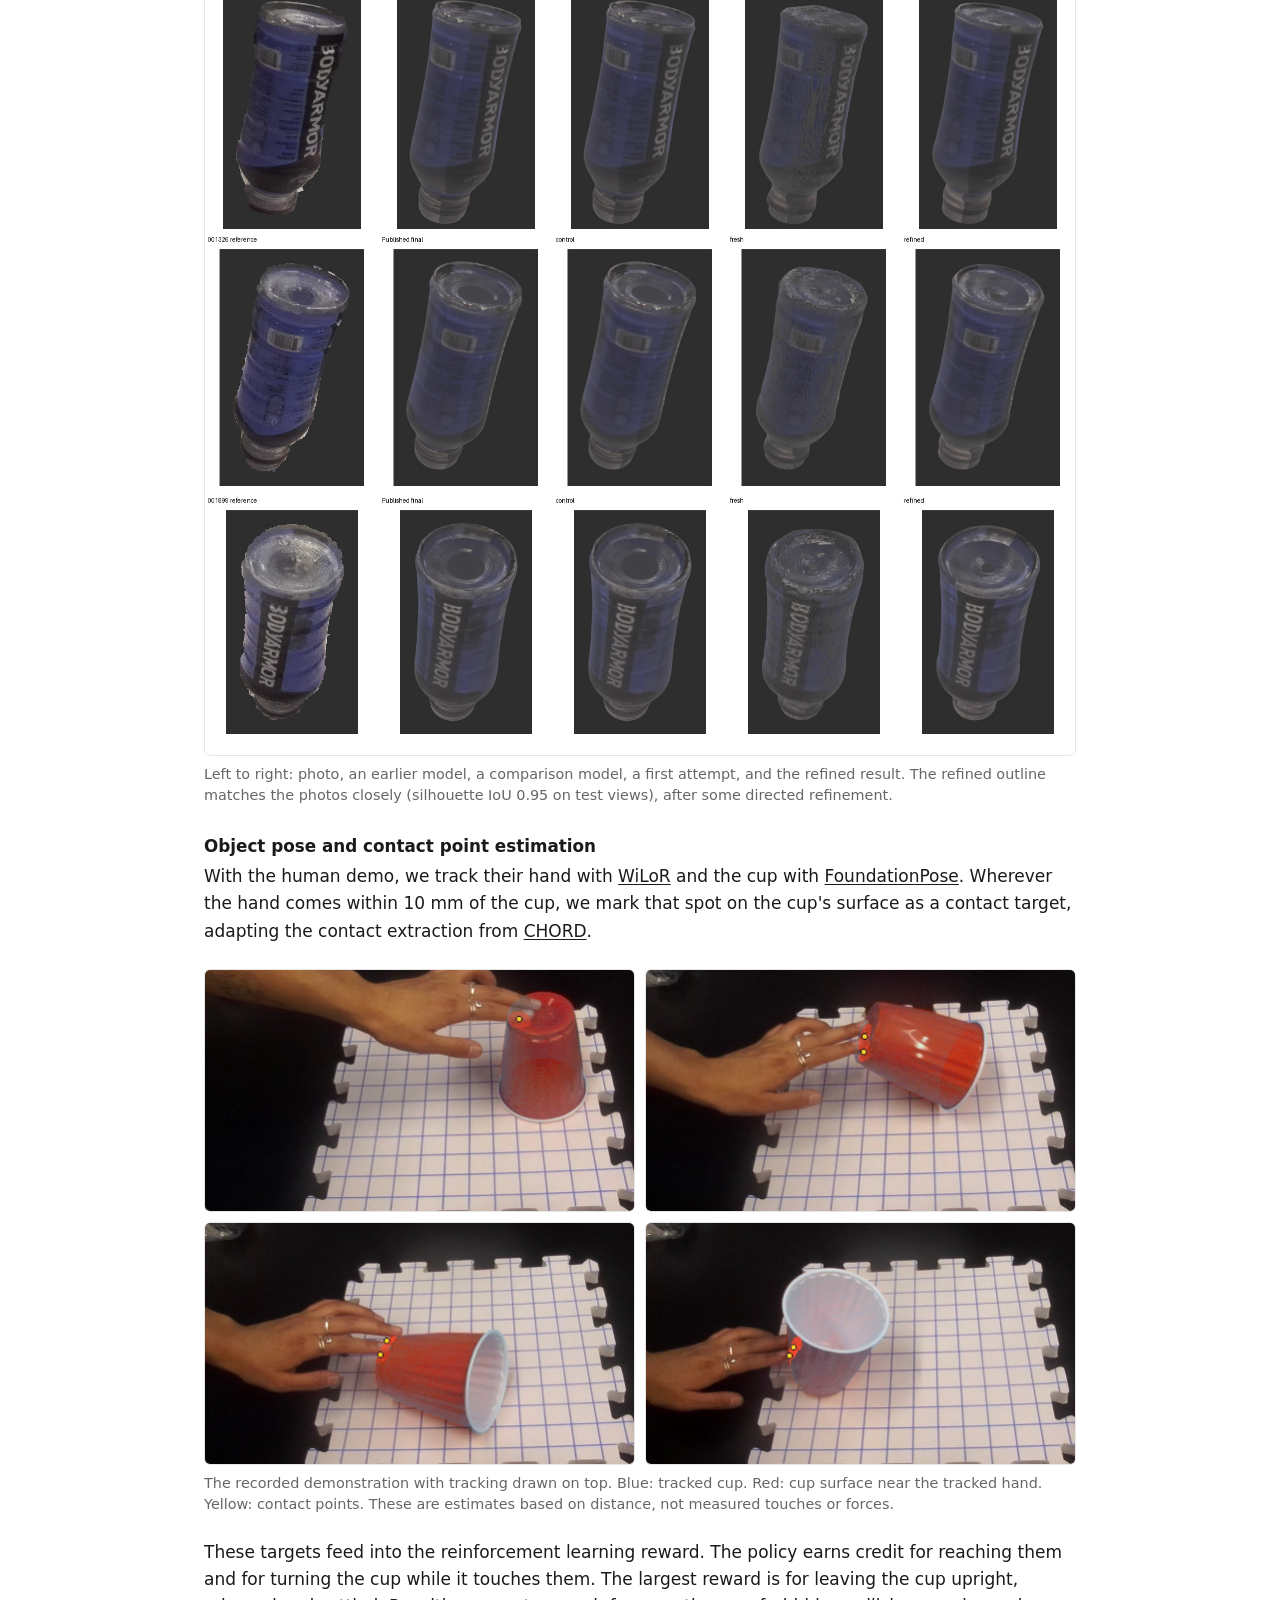
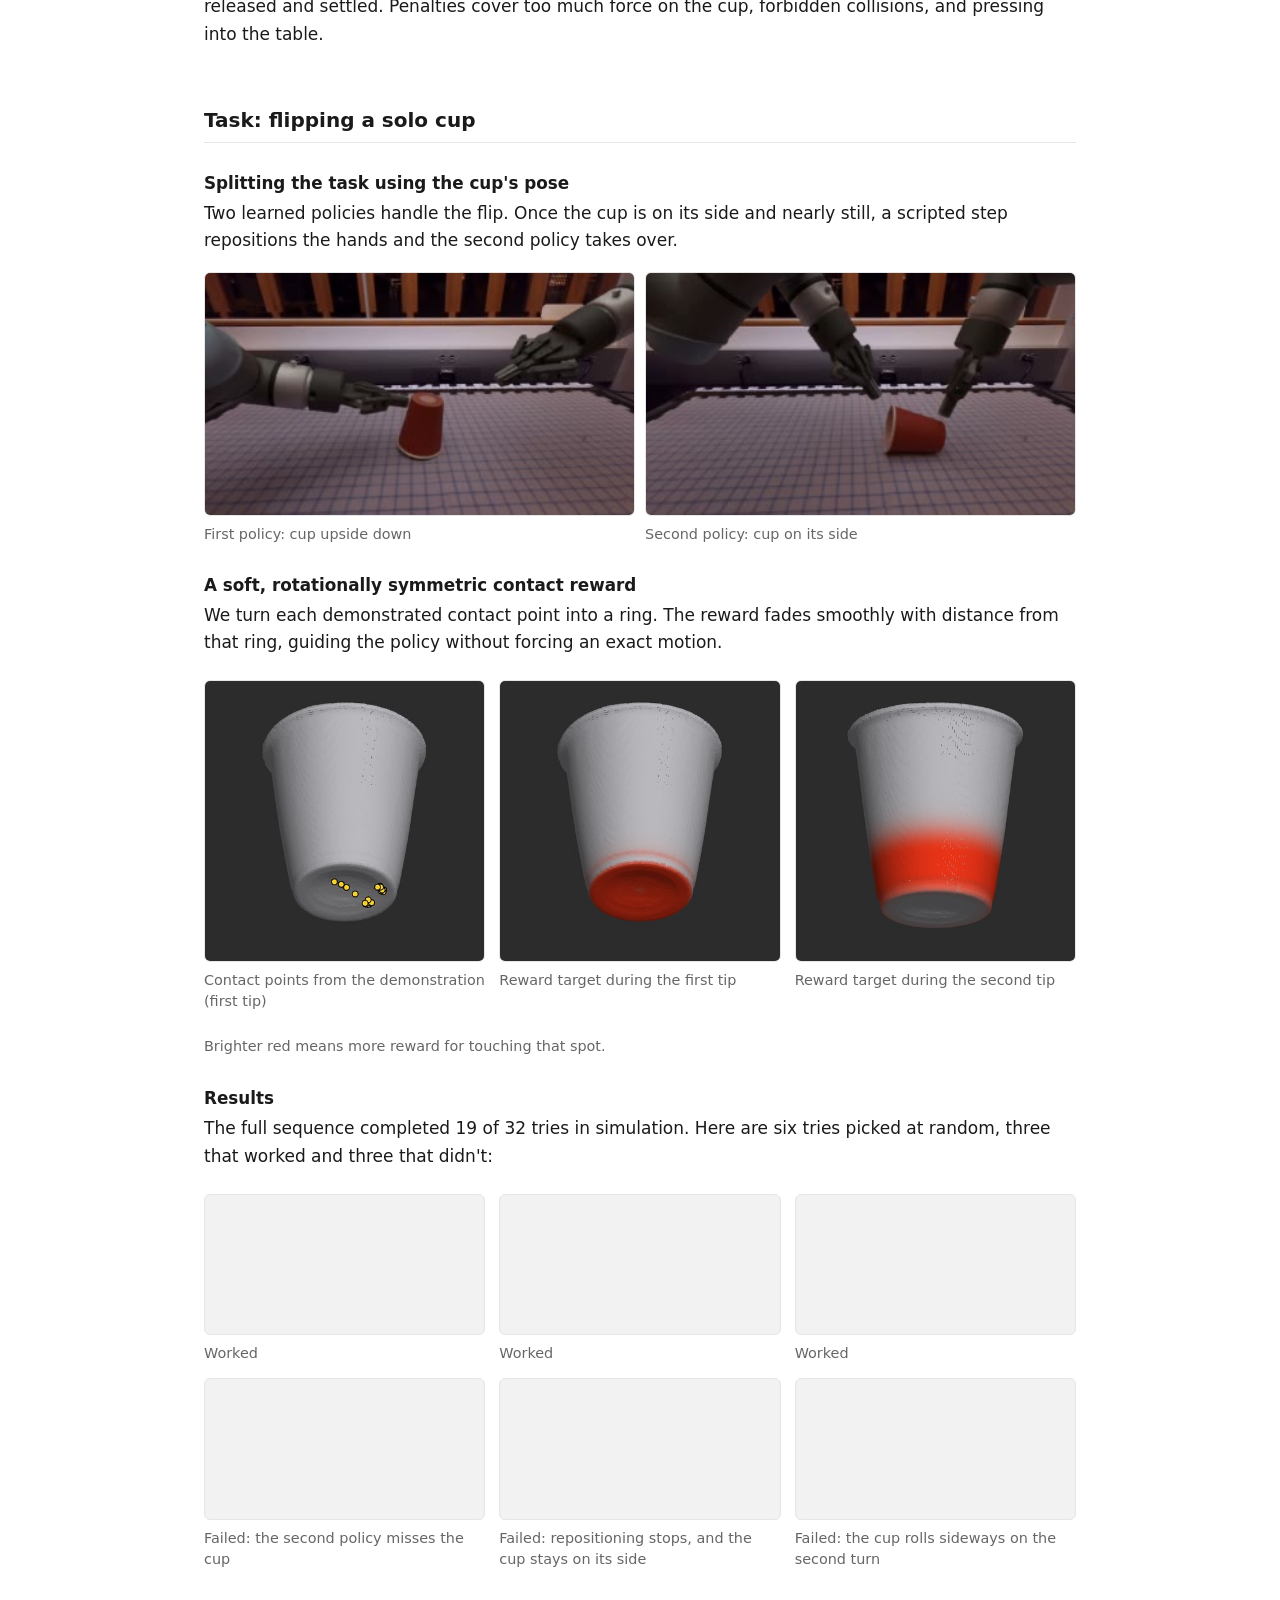
==== commit dfce9a2f: "Rework Real2Sim2Real entry and simplify its project page Homepage: order sections Experience, Resear" ====
--- a/research/r2s2r/index.html
+++ b/research/r2s2r/index.html
@@ -4,7 +4,7 @@
   <meta charset="UTF-8">
   <meta name="viewport" content="width=device-width, initial-scale=1.0">
   <title>Real2Sim2Real for Non-Prehensile Manipulation &middot; Ethan Ransing</title>
-  <meta name="description" content="Ethan Ransing's ongoing research at Berkeley AUTOLab: object reconstruction, staged PPO cup manipulation, and contact-physics diagnostics in GPU simulation.">
+  <meta name="description" content="A Berkeley AUTOLab project on teaching robots hands-on skills in simulation and using them on real hardware.">
   <link id="favicon" rel="icon" href="data:image/svg+xml,<svg xmlns=%22http://www.w3.org/2000/svg%22 viewBox=%220 0 100 100%22><text x=%2250%22 y=%2255%22 font-size=%22120%22 text-anchor=%22middle%22 dominant-baseline=%22central%22>🧋</text></svg>">
 
   <!-- Set theme before paint to avoid a flash -->
@@ -41,232 +41,221 @@
 
     <header class="project-header">
       <h1>Real2Sim2Real for Non-Prehensile Manipulation</h1>
-      <p class="entry-meta">Ongoing research &middot; Berkeley AUTOLab</p>
     </header>
 
-    <section id="demos">
-      <h2>Overview and demonstration</h2>
-      <p>
-        This project turns captures of real objects into simulated manipulation tasks, then uses those
-        tasks to train visual policies. The workflow has five stages:
-      </p>
-      <ol>
-        <li><strong>Real capture.</strong> Calibrated RGB and depth views of objects, plus real demonstrations.</li>
-        <li><strong>Simulation.</strong> Reconstructed assets and a calibrated bimanual scene in GPU contact simulation.</li>
-        <li><strong>Teacher policy.</strong> Reinforcement learning on privileged simulator state, producing contact-rich motions.</li>
-        <li><strong>Rendered experience.</strong> Verified simulated motions rendered from multiple views under varied lighting.</li>
-        <li><strong>Visual policy.</strong> &pi;0.5 fine-tuned on the rendered experience.</li>
+    <p>
+      Non-prehensile motion allows for the manipulation of objects too large to 
+      fit in a parallel-jaw gripper. We're broadly interested in coming up with a 
+      scalable method to learn these manipulation strategies, inspired by the prior 
+      works in Real2Sim and Sim2Real! 
+    </p>
+
+    <section>
+      <ol class="pipeline" aria-label="Project pipeline">
+        <li>Capture real objects and a human demonstration</li>
+        <li>Build a digital copy of the cell and objects, plus contact targets from the tracked hand and object</li>
+        <li>Train with reinforcement learning in simulation, guided by those contact targets</li>
+        <li>Render successful runs from many views and lighting conditions</li>
+        <li>Train a vision policy on the renders, then test it on the robot</li>
       </ol>
-
-      <figure>
-        <video src="../../images/r2s2r-cup.mp4" poster="../../images/r2s2r-cup-poster.jpg"
-               controls muted playsinline preload="none"
-               aria-label="Photorealistic simulation at 2x speed, from four camera views: two robot arms flip a red cup upright on a table, then release it"></video>
-        <figcaption>
-          Photorealistic simulation, not hardware footage, sped up to 2&times; with every original frame kept and none interpolated.
-          The first 25 seconds of one selected successful rollout from the 32-start evaluation described below.
-          <a href="../../images/r2s2r-cup-full.mp4" target="_blank" rel="noopener">Full 36-second rollout at original speed</a> (7.3 MB).
-        </figcaption>
-      </figure>
     </section>
 
-    <section id="contributions">
-      <h2>My contributions</h2>
-      <ul>
-        <li><strong>Cup-policy development.</strong> Task curriculum, reward and contact engineering, and integration of the learned stages with an engineered controller.</li>
-        <li><strong>Demonstration and contact guidance.</strong> Using a contact reference derived from a demonstration to guide where and how the policy engages the cup.</li>
-        <li><strong>Simulator contact diagnostics.</strong> Separating collider geometry errors from numerical collision errors, then evaluating a fix for each.</li>
-        <li><strong>Reusable object reconstruction pipeline.</strong> Capture preparation, metric editable geometry, photographic texture fitting, Blender evaluation, held-out quality gates, and portable asset bundles.</li>
-      </ul>
-      <p>
-        The simulation station and renderer are shared team infrastructure. The residual-PPO and &pi;0.5
-        results below are broader team work, and are labeled that way.
-      </p>
-    </section>
-
-    <section id="technical-notes">
-      <h2>Learning the cup manipulation sequence</h2>
-      <p>
-        The task is to flip a cup with two arms and leave it standing on the table. A flip counts as
-        successful only if the cup is upright, supported by the table, released and settled, and still
-        valid at the end of the episode. This is a staged controller, not one end-to-end neural policy:
-      </p>
-      <ol>
-        <li><strong>First-tip PPO.</strong> A learned actor makes the first tip. It was trained with PPO plus imitation.</li>
-        <li><strong>Physical hand repositioning.</strong> An explicit controller moves the hands into position for the second stage. It runs in the physics simulation, so nothing is teleported at the handoff.</li>
-        <li><strong>Finishing PPO.</strong> A second learned actor completes the flip. It was trained with ordinary PPO, without imitation.</li>
-      </ol>
-      <p>
-        Each actor reads 243 privileged state and contact-reference features, and outputs 12 relative
-        Cartesian commands (translation and rotation for each hand) every 40 ms over a 1 ms physics step.
-        The finisher is rewarded for qualified completion, new orientation progress, contact acquisition,
-        approach, and bounded demonstration-contact progress. Its costs cover robot&ndash;cup force above 5 N,
-        forbidden collisions, sustained robot&ndash;table load, abrupt action changes, and failures.
-      </p>
-      <p class="result">
-        <strong>19/32 retained full flips</strong> in a nominal development evaluation with a 36-second
-        deadline. The 32 starts were frozen development starts, not training data. This used the historical
-        simulator, before the later contact corrections, and the completion hold is a controller intervention.
-      </p>
-    </section>
-
-    <section id="contact-physics">
-      <h2>Diagnosing contact physics</h2>
-      <p>
-        Unexpected contact during cup rollouts could have come from geometry, rendering, timing, or collision
-        arithmetic, so I tested those explanations separately instead of tuning around them in the reward.
-        Two distinct issues came out of that work, and each fix was evaluated on its own.
-      </p>
-
-      <h3>Geometry discrepancy</h3>
-      <p>
-        The gripper's box colliders did not match its visible meshes. Their corners extended about 2.5 mm
-        beyond the visible pads, so the simulator could report contact where no visible surface touched the cup.
-      </p>
-      <figure>
-        <a href="../../images/r2s2r-contact-original.png" target="_blank" rel="noopener">
-          <img src="../../images/r2s2r-contact-original.png" loading="lazy" width="2250" height="750"
-               alt="Three plots of a saved pose. The cyan collision boxes extend past the gray gripper pad, and the yellow contact point sits on a box corner above the visible pad, just under the red cup.">
-        </a>
-        <figcaption>
-          Original colliders: box corners extend about 2.5 mm beyond the visible gripper pads.
-          <a href="../../images/r2s2r-contact-original.png" target="_blank" rel="noopener">Full resolution</a>.
-        </figcaption>
-      </figure>
-      <figure>
-        <a href="../../images/r2s2r-contact-fitted.png" target="_blank" rel="noopener">
-          <img src="../../images/r2s2r-contact-fitted.png" loading="lazy" width="2250" height="750"
-               alt="The same saved pose with fitted cyan convex hulls that follow the gray pad surface. The yellow point marks the original box contact location, now clear of the fitted geometry.">
-        </a>
-        <figcaption>
-          Fitted convex replacement at the same saved pose; the yellow point marks the original box contact.
-          <a href="../../images/r2s2r-contact-fitted.png" target="_blank" rel="noopener">Full resolution</a>.
-        </figcaption>
-      </figure>
-      <p class="result">
-        The fitted replacement achieved <strong>at most 0.053 mm sampled outer-surface mismatch</strong>,
-        measured over 918 samples per pad. This is not a certified surface-error bound, and no full-policy
-        success gain has been established.
-      </p>
-
-      <h3>Numerical collision issue</h3>
-      <p>
-        Separately, a minimal cup and table reproduction isolated numerical errors in GPU GJK simplex
-        projection: overlapping shapes could produce no contact. I evaluated an opt-in, higher-precision
-        correction using matched physical replays.
-      </p>
-      <p class="result">
-        Missing-contact events fell from <strong>247/3,000 to 0/3,000 steps</strong> across three selected
-        one-second diagnostic windows. This is a bounded diagnostic from a small development cohort. It is not
-        proof of general solver correctness or of improved policy reliability.
-      </p>
-    </section>
-
-    <section id="reconstruction">
-      <h2>Reconstructing objects for simulation</h2>
-      <p>
-        The reconstruction pipeline converts calibrated captures into editable, metric geometry with textures
-        fitted from training photographs. Assets are rendered in Blender and scored on views withheld from
-        generation, so simulated tasks can start from assets with recorded quality checks.
-      </p>
-      <figure>
-        <a href="../../images/r2s2r-can.jpg" target="_blank" rel="noopener">
-          <img src="../../images/r2s2r-can.jpg" loading="lazy" width="1426" height="560"
-               alt="The same view of a tomato can three ways: source photograph, untextured reconstructed mesh, and appearance-matched render with visible texture seams.">
-        </a>
-        <figcaption>
-          Source photograph, untextured mesh, and appearance-matched render, all from one held-out camera.
-          This can remains <em>needs review</em>: texture seams are visible, and some appearance, texture-coverage,
-          and validation depth gates did not pass.
-          <a href="../../images/r2s2r-can.jpg" target="_blank" rel="noopener">Full resolution</a>.
-        </figcaption>
-      </figure>
+    <section>
+      <h2>Real2Sim</h2>
+      <p>
+        Parallel-jaw graps can tolerate small shape errors, but in non-prehensile manipulation (such as pushing or tipping), a small shape error changes
+        where contact happens and how the object moves. With this method, I observed errors under 1 mm (< 1%) in key dimensions, which in combination with domain randomization of the mesh during PPO, helps policies transfer to real.
+      </p>
+      <p>An agent does the reconstruction, inspired by <a href="https://arxiv.org/abs/2607.19190" target="_blank" rel="noopener">Agentic Real2Sim</a> and <a href="https://arxiv.org/abs/2610.18835" target="_blank" rel="noopener">RoboSimStudio</a>. 
+        The goal is for this pipeline to work robustly for arbitrary objects.
+
+      <h3>Mesh construction</h3>
+      <p>
+        The agent separates the object from its background, then writes code that fits
+        a mesh to the depth and outlines across views. It uses the simplest shape the evidence supports and labels unseen surfaces.
+      </p>
+      <div class="recon-steps">
+        <figure>
+          <img src="../../images/r2s2r-recon-photo.jpg" loading="lazy" width="450" height="530" alt="Photograph of a red food can on a foam mat">
+          <figcaption>Photo</figcaption>
+        </figure>
+        <figure>
+          <img src="../../images/r2s2r-recon-depth.jpg" loading="lazy" width="450" height="530" alt="Grayscale depth map of the same view, where darker is closer">
+          <figcaption>Depth</figcaption>
+        </figure>
+        <figure>
+          <img src="../../images/r2s2r-recon-mask.jpg" loading="lazy" width="225" height="265" alt="The can separated from its background">
+          <figcaption>Object separated from background</figcaption>
+        </figure>
+        <figure>
+          <img src="../../images/r2s2r-recon-mesh.jpg" loading="lazy" width="225" height="265" alt="Untextured gray 3D mesh of the can from the same view">
+          <figcaption>Fitted mesh</figcaption>
+        </figure>
+        <figure>
+          <img src="../../images/r2s2r-recon-fit.jpg" loading="lazy" width="225" height="265" alt="Photo of the can with the outline of the photo and the outline of the mesh drawn on top of each other">
+          <figcaption>Fit check: photo outline (green), mesh (red)</figcaption>
+        </figure>
+      </div>
+
+      <h3>Appearance matching</h3>
+      <p>
+        This step is important for downstream VLA post-training. We project the training
+        photos onto the mesh and renders it in Blender. The agent reviews the errors and can suggest a material or shape
+        change, which is only kept if it holds up on the validation views.
+      </p>
+      <div class="recon-steps">
+        <figure>
+          <img src="../../images/r2s2r-recon-texture.jpg" loading="lazy" width="450" height="530" alt="Flattened texture map of the can built from the photographs">
+          <figcaption>Photos projected onto the mesh</figcaption>
+        </figure>
+        <figure>
+          <img src="../../images/r2s2r-recon-render.jpg" loading="lazy" width="225" height="265" alt="Render of the textured mesh from the same view as the photo">
+          <figcaption>Render</figcaption>
+        </figure>
+        <figure>
+          <img src="../../images/r2s2r-recon-error.jpg" loading="lazy" width="225" height="265" alt="Heat map of the difference between the render and the photo, brightest around the printed text and edges">
+          <figcaption>Error against the photo</figcaption>
+        </figure>
+        <figure>
+          <img src="../../images/r2s2r-recon-heldout-photo.jpg" loading="lazy" width="225" height="265" alt="Photo of the can from a view withheld from fitting">
+          <figcaption>Photo the agent never saw</figcaption>
+        </figure>
+        <figure>
+          <img src="../../images/r2s2r-recon-heldout-render.jpg" loading="lazy" width="225" height="265" alt="Render of the can from that withheld view, with some visible texture seams">
+          <figcaption>Render of that view</figcaption>
+        </figure>
+      </div>
+      <p class="recon-note">
+        
+      </p>
+
       <figure>
         <a href="../../images/r2s2r-bottle.jpg" target="_blank" rel="noopener">
           <img src="../../images/r2s2r-bottle.jpg" loading="lazy" width="1500" height="1350"
                alt="Three rows of bottle views in five columns: reference photograph, published final asset, fixed-geometry control, fresh reconstruction with visible surface artifacts, and refined reconstruction with those artifacts removed.">
         </a>
         <figcaption>
-          Left to right: reference photograph, previously published asset, fixed-geometry control, fresh
-          reconstruction, and refined reconstruction, on held-out views.
-          <a href="../../images/r2s2r-bottle.jpg" target="_blank" rel="noopener">Full resolution</a>.
+          Left to right: photo, an earlier model, a comparison model, a first attempt, and the refined result. The
+          refined outline matches the photos closely (silhouette IoU 0.95 on test views), after some directed refinement.
         </figcaption>
       </figure>
-      <p class="result">
-        The refined bottle reached <strong>silhouette IoU 0.9536</strong> and
-        <strong>depth-consistency MAE 1.6758 mm</strong> on nine historical test views. The result required
-        directed refinement, because the initial fresh generation did not pass. Depth was compared against
-        estimated sensor depth, so this agreement is not independent physical dimensional accuracy.
-      </p>
-      <p>
-        The bowl is another example, run with default prompts and no object-specific intervention. Its
-        status remains <em>needs review</em>: the held-out test views pass the quality gates, but validation
-        views fail them, and the evidence points to an input alignment problem in the capture.
-      </p>
-      <figure class="figure-narrow">
-        <a href="../../images/r2s2r-bowl.jpg" target="_blank" rel="noopener">
-          <img src="../../images/r2s2r-bowl.jpg" loading="lazy" width="1150" height="1800"
-               alt="Six rows of bowl views in five columns: reference, render, contour overlay on the photograph, absolute RGB error heat map, and neutral gray geometry.">
-        </a>
+
+      <h3>Object pose and contact point estimation</h3>
+      <p>
+        With the human demo, we track their hand with
+        <a href="https://arxiv.org/abs/2409.12259" target="_blank" rel="noopener">WiLoR</a> and the cup with
+        <a href="https://arxiv.org/abs/2312.08344" target="_blank" rel="noopener">FoundationPose</a>. Wherever the
+        hand comes within 10 mm of the cup, we mark that spot on the cup's surface as a contact target, adapting the
+        contact extraction from <a href="https://arxiv.org/abs/2607.00033" target="_blank" rel="noopener">CHORD</a>.
+      </p>
+      <figure>
+        <div class="demo-grid">
+          <img src="../../images/r2s2r-demo-1.jpg" loading="lazy" width="860" height="484" alt="Human demonstration with tracking overlaid. The first tip begins: one fingertip contact on the base of the upside-down cup.">
+          <img src="../../images/r2s2r-demo-2.jpg" loading="lazy" width="860" height="484" alt="Human demonstration with tracking overlaid. The cup tips over as two fingertips push on its base.">
+          <img src="../../images/r2s2r-demo-3.jpg" loading="lazy" width="860" height="484" alt="Human demonstration with tracking overlaid. The cup lying on its side with two fingertip contacts at its base.">
+          <img src="../../images/r2s2r-demo-4.jpg" loading="lazy" width="860" height="484" alt="Human demonstration with tracking overlaid. The cup rising toward upright with two fingertip contacts near its base.">
+        </div>
         <figcaption>
-          Held-out bowl views: reference, render, contour overlay, RGB error, and editable geometry.
-          <a href="../../images/r2s2r-bowl.jpg" target="_blank" rel="noopener">Full resolution</a>.
+          The recorded demonstration with tracking drawn on top. Blue: tracked cup. Red: cup surface near the tracked
+          hand. Yellow: contact points. These are estimates based on distance, not measured touches or forces.
         </figcaption>
       </figure>
+      <p>
+        These targets feed into the reinforcement learning reward. The policy earns credit for reaching them and for turning the cup while it
+        touches them. The largest reward is for leaving the cup upright, released and settled. Penalties cover too much
+        force on the cup, forbidden collisions, and pressing into the table.
+      </p>
     </section>
 
-    <section id="team-pipeline">
-      <h2>Team pipeline and results</h2>
-      <p>
-        <em>This section is broader team work, not my individual result.</em> The team uses a residual-PPO
-        teacher to generate simulated motions, verifies them, renders them from multiple views, and fine-tunes
-        &pi;0.5 on the result. The teacher configuration reported here is called H1.
-      </p>
-      <figure>
-        <a href="../../images/r2s2r-h1-coverage.png" target="_blank" rel="noopener">
-          <img src="../../images/r2s2r-h1-coverage.png" loading="lazy" width="2080" height="1440"
-               alt="Team coverage charts comparing the reference controller with H1 by yaw, arm role, and table position. H1, labeled PPO, completes 208 layouts and the reference completes 86, from the same 480 proposals.">
-        </a>
-        <figcaption>
-          Team result, simulation data-generation coverage on the same 480 proposals. REF is the
-          demonstration-derived reference controller; PPO is H1.
-          <a href="../../images/r2s2r-h1-coverage.png" target="_blank" rel="noopener">Full resolution</a>.
-        </figcaption>
-      </figure>
-      <ul>
-        <li><strong>Layout yield: 208 versus 86</strong> complete layouts from 480 proposals, approximately 2.4&times; the usable layouts of a demonstration-derived reference controller.</li>
-        <li><strong>Fresh confirmation: 89/256 versus 43/256</strong> full paths, in a separate simulation confirmation.</li>
-        <li><strong>H1 student: 20,000 updates</strong> on 832 physical trajectories and 1,664 lighting episodes. Training completed in the November 5 repository snapshot; student task evaluation was still pending.</li>
-      </ul>
-      <p>
-        Both comparisons are against that reference controller, not from-scratch PPO, and both are in
-        simulation. They do not show that H1 beats from-scratch PPO or improves hardware performance.
-      </p>
-      <p>
-        Earlier &pi;0.5 box policies, which are not H1, produced selected real-robot successes that were
-        reviewed visually. Those examples are not an aggregate hardware success rate.
-      </p>
-    </section>
-
-    <section id="limitations">
-      <h2>Limitations and ongoing work</h2>
-      <ul>
-        <li><strong>Cup policy.</strong> Simulation only, with no sim-to-real transfer. The 19/32 result has not been re-measured under the corrected contact physics. Reviewed failures include a finishing actor missing the cup, a sideways roll, and a repositioning abort.</li>
-        <li><strong>Contact physics.</strong> The corrections are opt-in and backed by bounded diagnostics, with no measured gain in policy success.</li>
-        <li><strong>Reconstruction.</strong> Unobserved surfaces are inferred and textures retain capture lighting. None of these examples shows unattended, high-quality results on every new object.</li>
-        <li><strong>Ongoing.</strong> H1 student task evaluation is pending, and further reconstruction candidates have not yet been validated.</li>
-      </ul>
+    <section>
+      <h2>Task: flipping a solo cup</h2>
+      <p>
+      </p>
+
+      <h3>Splitting the task using the cup's pose</h3>
+      <p>
+        Two learned policies handle the flip. Once the cup is on its side and nearly still, a scripted step repositions
+        the hands and the second policy takes over.
+      </p>
+      <div class="demo-grid stage-pair">
+        <figure>
+          <img src="../../images/r2s2r-stage-1.jpg" loading="lazy" width="336" height="190" alt="First policy pushing the base of the upside-down cup">
+          <figcaption>First policy: cup upside down</figcaption>
+        </figure>
+        <figure>
+          <img src="../../images/r2s2r-stage-2.jpg" loading="lazy" width="336" height="190" alt="Cup resting on its side with both grippers clear of it">
+          <figcaption>Second policy: cup on its side</figcaption>
+        </figure>
+      </div>
+
+      <h3>A soft, rotationally symmetric contact reward</h3>
+      <p>
+        We turn each demonstrated contact point into a ring. The reward fades
+        smoothly with distance from that ring, guiding the policy without forcing an exact motion.
+      </p>
+      <div class="clip-grid">
+          <figure>
+            <img src="../../images/r2s2r-ring-observed.jpg" loading="lazy" width="450" height="450" alt="Gray cup with yellow dots on its base, marking contact points seen in the human demonstration">
+            <figcaption>Contact points from the demonstration (first tip)</figcaption>
+          </figure>
+          <figure>
+            <img src="../../images/r2s2r-ring-stage1.jpg" loading="lazy" width="450" height="450" alt="Gray cup with a soft red band covering the base, centered on the demonstrated contacts">
+            <figcaption>Reward target during the first tip</figcaption>
+          </figure>
+          <figure>
+            <img src="../../images/r2s2r-ring-stage2.jpg" loading="lazy" width="450" height="450" alt="Gray cup with a soft red band around the wall near the base">
+            <figcaption>Reward target during the second tip</figcaption>
+          </figure>
+      </div>
+      <p class="recon-note">Brighter red means more reward for touching that spot.</p>
+
+      <h3>Results</h3>
+      <p>
+        The full sequence completed 19 of 32 tries in simulation. Here are six tries picked at random, three that
+        worked and three that didn't:
+      </p>
+      <div class="clip-grid">
+        <figure>
+          <video src="../../images/r2s2r-cup-try-2.mp4" muted loop playsinline preload="metadata" aria-label="Simulated try at 2x speed: the arms flip the cup and it stays upright"></video>
+          <figcaption>Worked</figcaption>
+        </figure>
+        <figure>
+          <video src="../../images/r2s2r-cup-try-28.mp4" muted loop playsinline preload="metadata" aria-label="Simulated try at 2x speed: the arms flip the cup and it stays upright"></video>
+          <figcaption>Worked</figcaption>
+        </figure>
+        <figure>
+          <video src="../../images/r2s2r-cup-try-29.mp4" muted loop playsinline preload="metadata" aria-label="Simulated try at 2x speed: the arms flip the cup and it stays upright"></video>
+          <figcaption>Worked</figcaption>
+        </figure>
+        <figure>
+          <video src="../../images/r2s2r-cup-try-13.mp4" muted loop playsinline preload="metadata" aria-label="Simulated try at 2x speed: the first tip works, then the second policy misses the cup"></video>
+          <figcaption>Failed: the second policy misses the cup</figcaption>
+        </figure>
+        <figure>
+          <video src="../../images/r2s2r-cup-try-21.mp4" muted loop playsinline preload="metadata" aria-label="Simulated try at 2x speed: the repositioning step stops and the cup stays on its side"></video>
+          <figcaption>Failed: repositioning stops, and the cup stays on its side</figcaption>
+        </figure>
+        <figure>
+          <video src="../../images/r2s2r-cup-try-27.mp4" muted loop playsinline preload="metadata" aria-label="Simulated try at 2x speed: the cup rolls sideways during the second turn and never stands upright"></video>
+          <figcaption>Failed: the cup rolls sideways on the second turn</figcaption>
+        </figure>
+      </div>
     </section>
   </main>
 
   <script>
-    // Pause the demonstration when it leaves the viewport.
+    // Play videos only while they're on screen. With reduced motion, leave playback to the viewer.
+    var reduceMotion = window.matchMedia('(prefers-reduced-motion: reduce)').matches;
     var demoObserver = new IntersectionObserver(function (entries) {
       entries.forEach(function (e) {
         if (!e.isIntersecting) e.target.pause();
+        else if (!reduceMotion) e.target.play().catch(function () {});
       });
+    }, { threshold: 0.25 });
+    document.querySelectorAll('video').forEach(function (v) {
+      if (reduceMotion) v.controls = true;
+      demoObserver.observe(v);
     });
-    document.querySelectorAll('video').forEach(function (v) { demoObserver.observe(v); });
 
     // Dark-mode toggle
     document.getElementById('theme-toggle').addEventListener('click', function () {
--- a/styles.css
+++ b/styles.css
@@ -182,37 +182,48 @@
   position: absolute;
   top: 50%;
   transform: translateY(-50%);
-  width: 30px;
-  height: 40px;
+  width: 38px;
+  height: 38px;
   border: none;
-  border-radius: 5px;
-  background: rgba(20, 20, 20, 0.32);
-  color: #fff;
-  font-size: 18px;
+  border-radius: 50%;
+  background: #fff;
+  color: #1a1a1a;
+  font-size: 26px;
   line-height: 1;
   cursor: pointer;
   display: flex;
   align-items: center;
   justify-content: center;
-  padding: 0 0 2px;
-  opacity: 0;
-  transition: opacity 0.12s ease;
-}
-.carousel:hover .carousel-nav,
-.carousel:focus-within .carousel-nav { opacity: 1; }
-.carousel-nav:hover { background: rgba(20, 20, 20, 0.5); }
+  padding: 0 0 4px;
+  box-shadow: 0 1px 6px rgba(0, 0, 0, 0.45);
+  transition: transform 0.12s ease;
+}
+.carousel-nav:hover { transform: translateY(-50%) scale(1.1); }
 .carousel-nav.prev { left: 8px; }
 .carousel-nav.next { right: 8px; }
 .carousel-nav[hidden] { display: none; }
-.carousel-nav:focus-visible { outline: 2px solid #fff; outline-offset: -3px; }
-
-/* Touch devices: no hover, so keep arrows visible at a tappable size */
+.carousel-nav:focus-visible { outline: 3px solid #1a6fd6; outline-offset: 2px; }
+
+/* Slide position, so it's clear there is more to see */
+.carousel-count {
+  position: absolute;
+  right: 8px;
+  bottom: 8px;
+  padding: 2px 8px;
+  border-radius: 10px;
+  background: rgba(20, 20, 20, 0.72);
+  color: #fff;
+  font-size: 12px;
+  line-height: 1.4;
+  font-variant-numeric: tabular-nums;
+  pointer-events: none;
+}
+
+/* Touch devices: tappable size */
 @media (hover: none) {
   .carousel-nav {
     width: 44px;
     height: 44px;
-    opacity: 1;
-    background: rgba(20, 20, 20, 0.55);
   }
 }
 
@@ -264,8 +275,6 @@
 
 /* ===== Project detail page ===== */
 .back-link { font-size: 0.92rem; margin-bottom: 32px; }
-
-.project-header .entry-meta { margin-bottom: 0; }
 
 .project h3 { margin-top: 1.6em; }
 
@@ -283,7 +292,78 @@
   border-radius: 6px;
   background: var(--surface);
 }
-.project figure.figure-narrow { max-width: 520px; }
+.project .pipeline {
+  display: grid;
+  grid-template-columns: repeat(5, 1fr);
+  gap: 24px;
+  margin: 1.8em 0 0;
+  padding: 0;
+  list-style: none;
+}
+.project .pipeline li {
+  position: relative;
+  margin: 0;
+  padding: 12px;
+  border: 1px solid var(--border);
+  border-radius: 6px;
+  background: var(--surface);
+  font-size: 0.88rem;
+  line-height: 1.35;
+}
+.pipeline li:not(:last-child)::after {
+  content: "\2192";
+  position: absolute;
+  top: 50%;
+  left: 100%;
+  width: 24px;
+  transform: translateY(-50%);
+  color: var(--muted);
+  font-size: 1.05rem;
+  text-align: center;
+}
+@media (max-width: 760px) {
+  .project .pipeline { grid-template-columns: 1fr; gap: 26px; }
+  .pipeline li:not(:last-child)::after {
+    content: "\2193";
+    top: 100%;
+    left: 0;
+    width: 100%;
+    transform: none;
+    line-height: 26px;
+  }
+}
+
+.recon-steps {
+  display: grid;
+  grid-template-columns: repeat(5, 1fr);
+  gap: 10px;
+  margin: 1em 0;
+}
+.project .recon-steps figure { margin: 0; }
+.project .recon-steps figcaption { font-size: 0.8rem; margin-top: 5px; }
+.recon-note { color: var(--muted); font-size: 0.9rem; }
+@media (max-width: 560px) {
+  .recon-steps { grid-template-columns: repeat(3, 1fr); }
+}
+
+.demo-grid {
+  display: grid;
+  grid-template-columns: repeat(2, 1fr);
+  gap: 10px;
+}
+
+.project .stage-pair figure { margin: 0; }
+
+.clip-grid {
+  display: grid;
+  grid-template-columns: repeat(3, 1fr);
+  gap: 14px;
+  margin: 1.4em 0;
+}
+.project .clip-grid figure { margin: 0; }
+@media (max-width: 560px) {
+  .clip-grid { grid-template-columns: repeat(2, 1fr); }
+}
 .project figure a:has(img) { cursor: zoom-in; }
 .project figcaption {
   color: var(--muted);
@@ -292,11 +372,6 @@
   margin-top: 8px;
 }
 .project figcaption a { color: inherit; }
-
-.result {
-  border-left: 2px solid var(--border);
-  padding-left: 14px;
-}
 
 code {
   font-family: ui-monospace, SFMono-Regular, Menlo, monospace;
